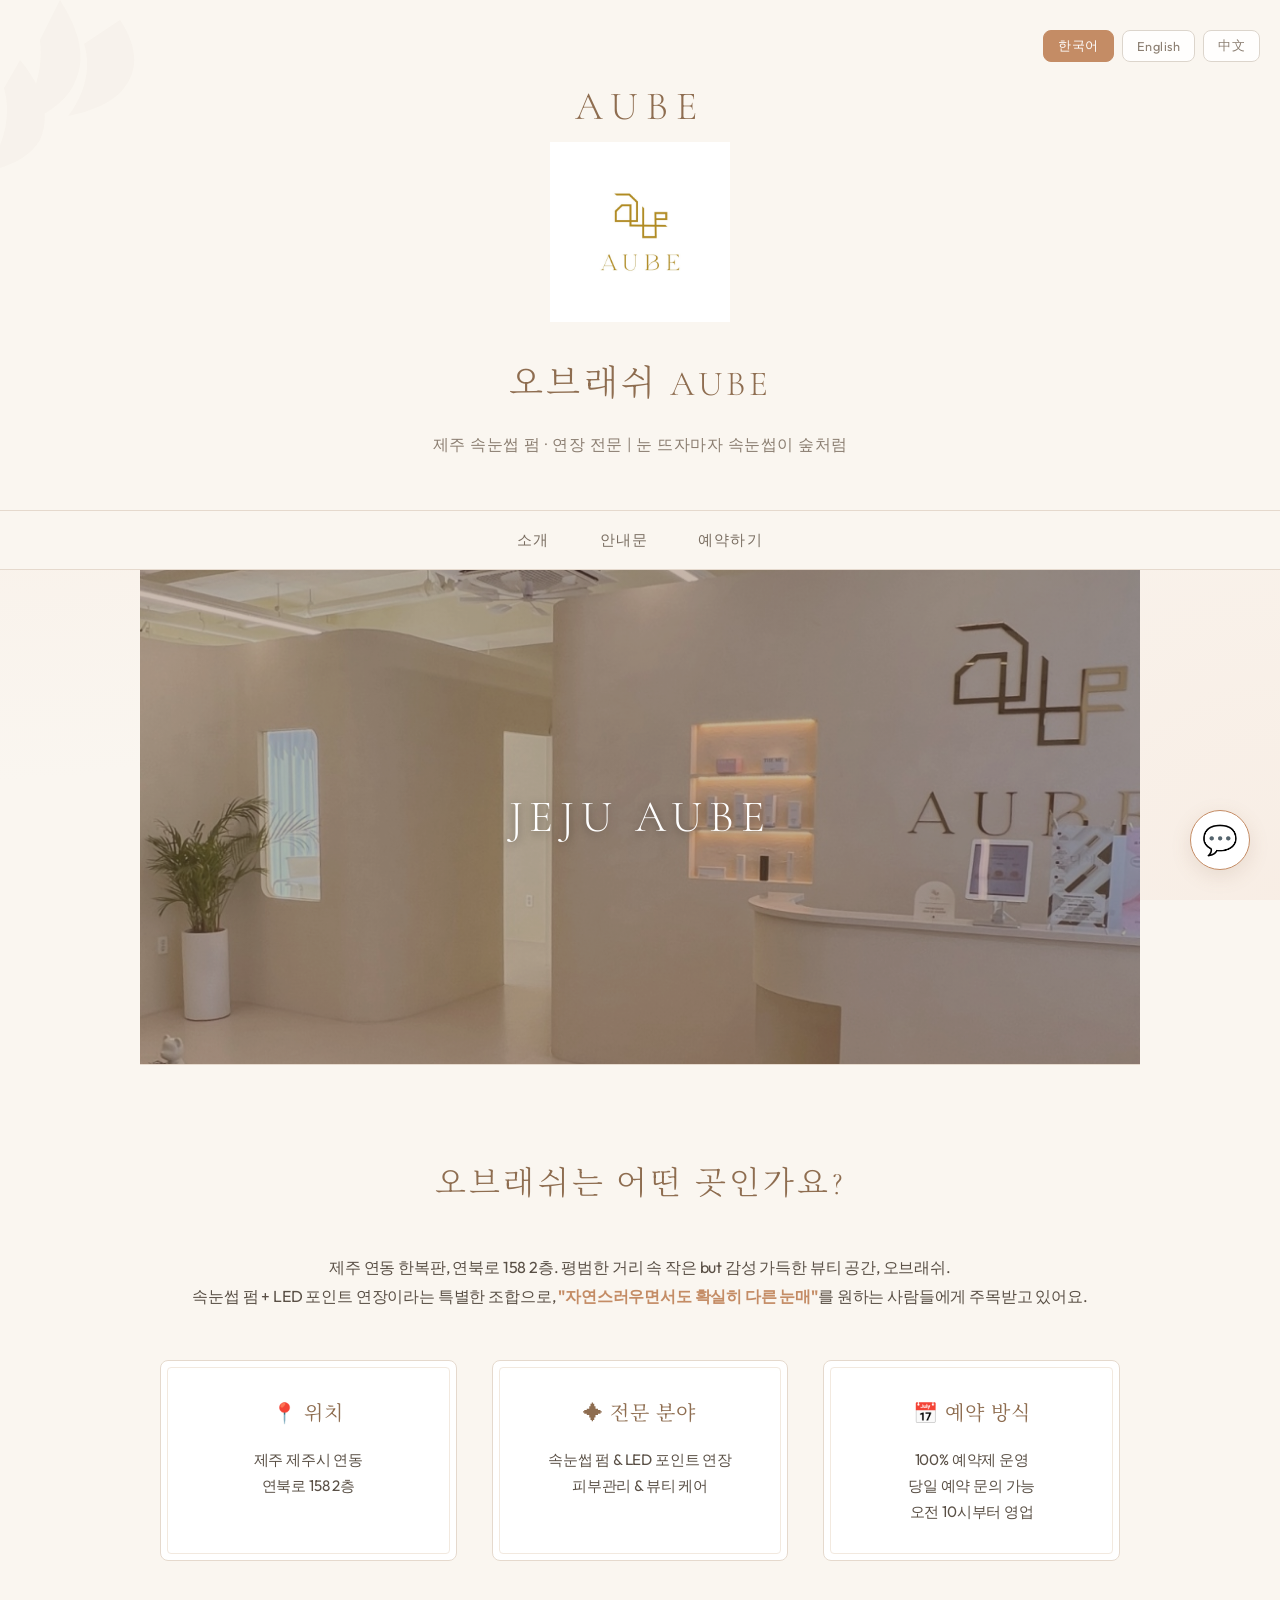
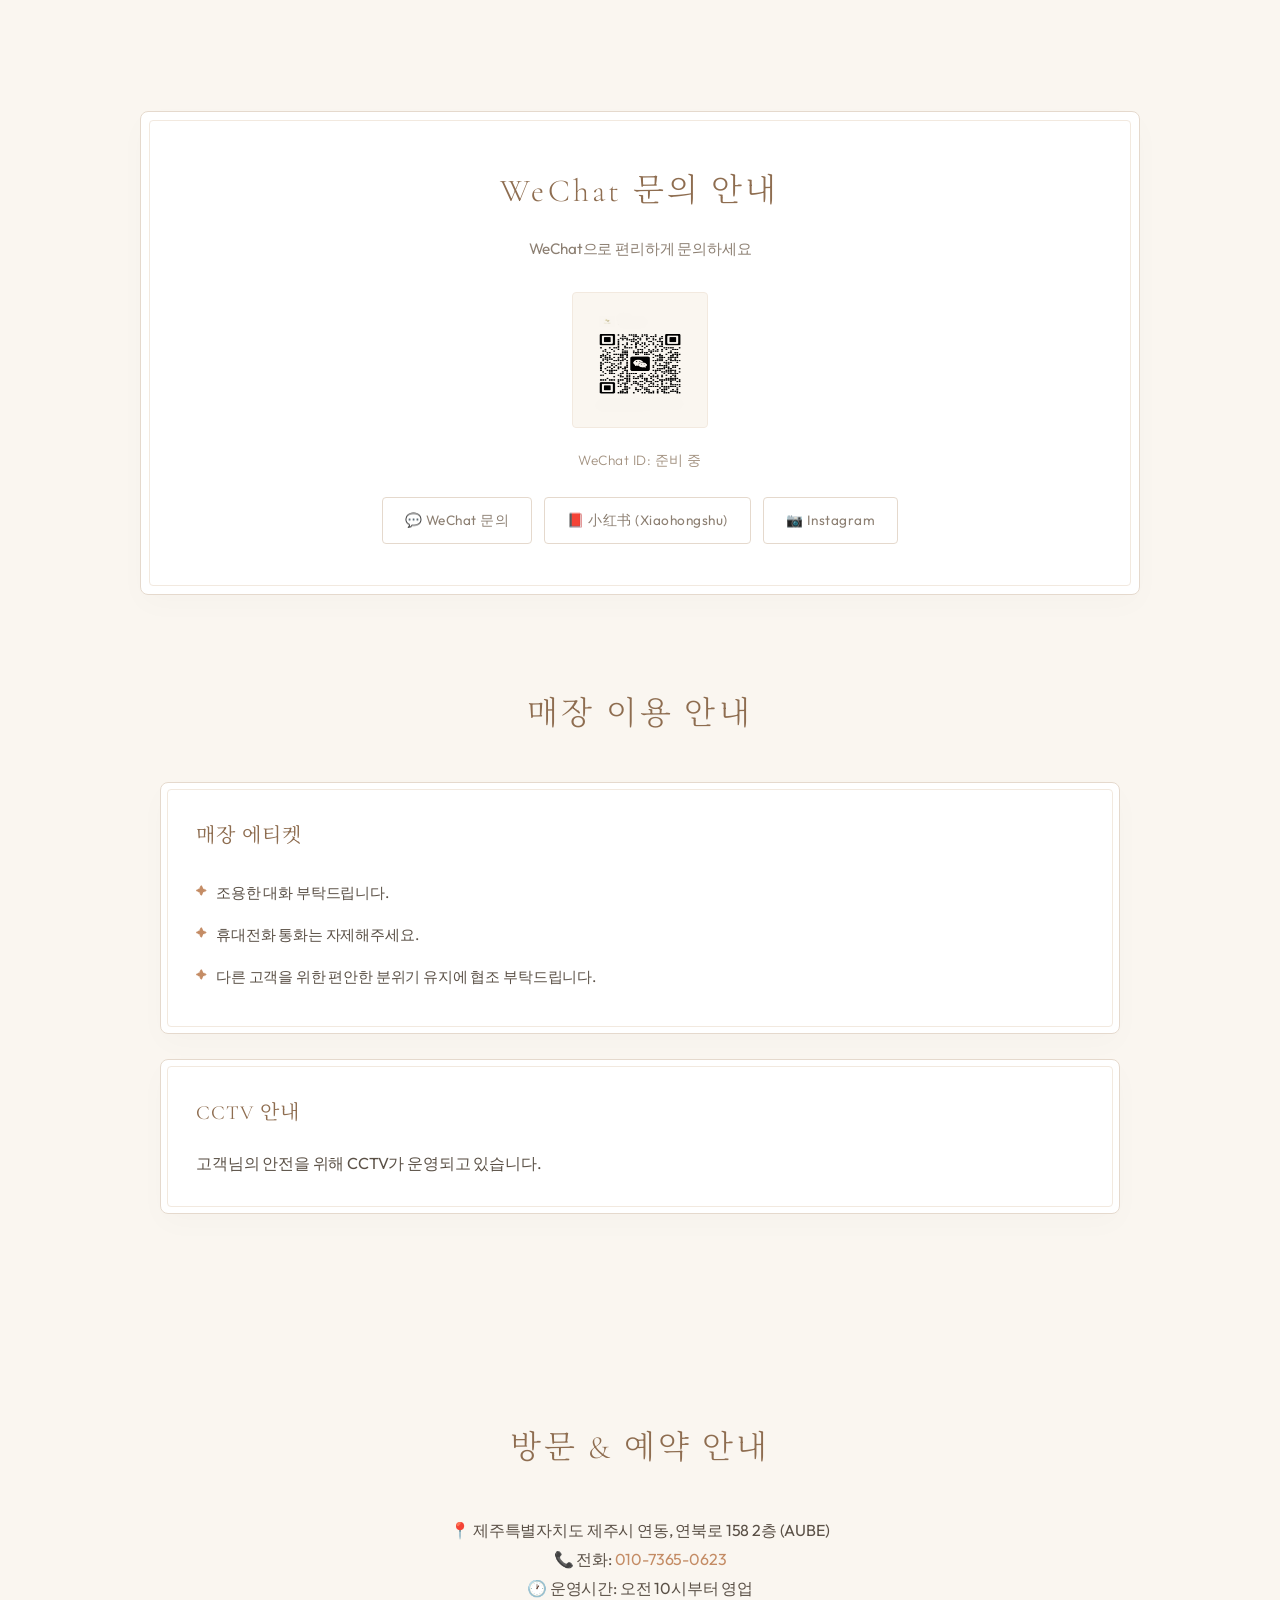
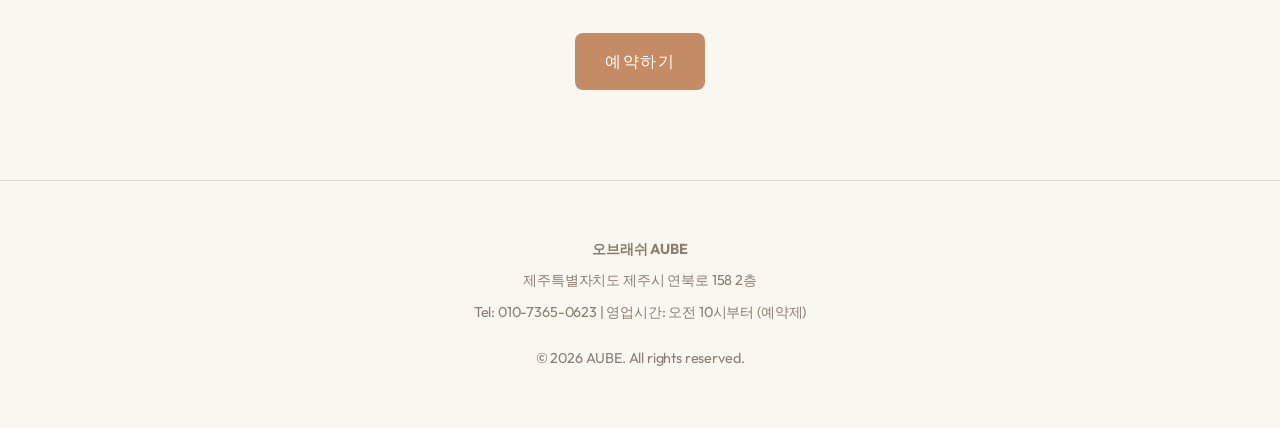
==== index.html @ 25833c5e "Refine WeChat QR area and social buttons to match concierge aesthetic" ====
<!DOCTYPE html>
<html lang="ko">

<head>
    <meta charset="UTF-8" />
    <meta name="viewport" content="width=device-width, initial-scale=1.0" />
    <title>오브래쉬 AUBE | 제주 속눈썹 펌 &amp; 연장 전문</title>
    <meta name="description" content="제주 연동에 위치한 속눈썹 펌 &amp; LED 포인트 연장 전문샵 오브래쉬. 자연스러우면서도 확실히 다른 눈매를 경험하세요.">
    <style>
        @import url('https://fonts.googleapis.com/css2?family=Cormorant+Garamond:ital,wght@0,300;0,400;0,500;0,600;1,400&family=Outfit:wght@300;400;500;600&family=Noto+Serif+KR:wght@300;400;500&display=swap');

        * {
            margin: 0;
            padding: 0;
            box-sizing: border-box;
        }

        body {
            font-family: 'Outfit', 'Pretendard', -apple-system, BlinkMacSystemFont, 'Segoe UI', sans-serif;
            background-color: #faf6f0;
            background-image: 
                radial-gradient(circle at 0% 0%, rgba(243, 218, 203, 0.45) 0%, transparent 50%),
                radial-gradient(circle at 100% 100%, rgba(243, 218, 203, 0.3) 0%, transparent 50%);
            background-attachment: fixed;
            color: #4a423a;
            line-height: 1.8;
            letter-spacing: -0.01em;
            position: relative;
            min-height: 100vh;
        }

        /* Leaf shadow overlay */
        .leaf-shadow {
            position: fixed;
            top: 0;
            left: 0;
            width: 100%;
            height: 100%;
            background-image: url('data:image/svg+xml;utf8,<svg xmlns="http://www.w3.org/2000/svg" viewBox="0 0 1000 1000" opacity="0.025" fill="%238e6d50"><path d="M150,0 C200,80 220,150 180,220 C150,270 90,300 30,320 C80,260 110,180 100,100 Z"/><path d="M300,50 C340,110 350,170 310,220 C280,260 220,280 170,290 C210,240 230,170 210,110 Z"/><path d="M50,150 C100,210 130,280 100,350 C70,400 10,420 -40,430 C10,370 30,290 10,220 Z"/></svg>');
            background-size: 400px 400px;
            background-repeat: no-repeat;
            pointer-events: none;
            z-index: 0;
        }

        header {
            background: #faf6f0;
            text-align: center;
            padding: 70px 20px 50px;
            border-bottom: 1px solid #e5d9cd;
            position: relative;
        }

        .lang-selector-top {
            position: absolute;
            top: 30px;
            right: 20px;
            display: flex;
            gap: 8px;
            z-index: 100;
        }

        .lang-btn {
            padding: 6px 14px;
            border: 1px solid #dcd5cc;
            background: rgba(255, 255, 255, 0.85);
            color: #8c7f72;
            border-radius: 8px;
            font-size: 0.8rem;
            cursor: pointer;
            transition: all 0.3s;
            font-weight: 400;
            font-family: 'Outfit', sans-serif;
            letter-spacing: 0.5px;
        }

        .lang-btn:hover {
            background: #faf6f0;
            color: #c48c65;
            border-color: #c48c65;
        }

        .lang-btn.active {
            background: #c48c65;
            color: #fff;
            border-color: #c48c65;
        }

        header .logo-container {
            margin-bottom: 30px;
        }

        header .logo-container img {
            max-width: 180px;
            height: auto;
            display: block;
            margin: 0 auto;
        }
        
        header .logo-container img:not([src]),
        header .logo-container img[src=""] {
            display: none;
        }
        
        header .logo-container::before {
            content: "AUBE";
            font-family: 'Cormorant Garamond', serif;
            font-size: 2.5rem;
            font-weight: 300;
            color: #8e6d50;
            letter-spacing: 0.2em;
            display: block;
        }

        header h1 {
            font-family: 'Cormorant Garamond', 'Noto Serif KR', serif;
            font-size: 2.2rem;
            font-weight: 300;
            color: #8e6d50;
            letter-spacing: 0.1em;
            margin-bottom: 15px;
        }

        header p {
            font-size: 1.02rem;
            color: #8c7f72;
            font-family: 'Outfit', 'Pretendard', sans-serif;
            font-weight: 300;
            letter-spacing: 0.5px;
        }

        nav {
            display: flex;
            justify-content: center;
            background: #faf6f0;
            border-bottom: 1px solid #e5d9cd;
            position: sticky;
            top: 0;
            z-index: 10;
        }

        nav a {
            padding: 16px 25px;
            text-decoration: none;
            color: #7a6e62;
            font-weight: 400;
            font-size: 0.92rem;
            letter-spacing: 0.08em;
            font-family: 'Outfit', sans-serif;
            transition: color 0.3s;
            text-transform: uppercase;
        }

        nav a:hover {
            color: #c48c65;
        }

        section.hero {
            background-image: url('hero-bg.jpg');
            background-size: cover;
            background-position: center;
            background-repeat: no-repeat;
            background-color: #c48c65;
            min-height: 55vh;
            height: auto;
            display: flex;
            align-items: center;
            justify-content: center;
            color: #fff;
            text-shadow: 0 2px 10px rgba(0, 0, 0, 0.4);
            position: relative;
            overflow: hidden;
            border-bottom: 1px solid #e5d9cd;
        }
        
        section.hero::before {
            content: "";
            position: absolute;
            inset: 0;
            background: linear-gradient(135deg, rgba(196, 140, 101, 0.3) 0%, rgba(176, 122, 84, 0.4) 100%);
            z-index: 0;
        }

        section.hero::after {
            content: "";
            position: absolute;
            inset: 0;
            background: rgba(0, 0, 0, 0.15);
            z-index: 0;
        }

        section.hero h2 {
            font-size: 2.8rem;
            font-family: 'Cormorant Garamond', 'Noto Serif KR', serif;
            font-weight: 300;
            letter-spacing: 0.15em;
            z-index: 2;
            position: relative;
            text-align: center;
            padding: 0 20px;
        }

        section {
            padding: 90px 20px;
            max-width: 1000px;
            margin: 0 auto;
            position: relative;
            z-index: 1;
        }

        section h3 {
            font-family: 'Cormorant Garamond', 'Noto Serif KR', serif;
            font-size: 2rem;
            font-weight: 300;
            color: #8e6d50;
            margin-bottom: 40px;
            letter-spacing: 0.1em;
            text-align: center;
        }

        section p {
            font-size: 1rem;
            color: #5a5046;
            line-height: 1.8;
        }

        .intro-section {
            text-align: center;
        }

        .info-grid {
            display: grid;
            grid-template-columns: repeat(auto-fit, minmax(280px, 1fr));
            gap: 35px;
            margin: 50px 0;
        }

        .info-card {
            background: #ffffff;
            padding: 35px;
            border-radius: 8px;
            border: 1px solid #e5d9cd;
            position: relative;
            transition: transform 0.3s, box-shadow 0.3s;
        }

        .info-card::before {
            content: "";
            position: absolute;
            top: 6px;
            bottom: 6px;
            left: 6px;
            right: 6px;
            border: 1px solid #f2e9df;
            border-radius: 4px;
            pointer-events: none;
        }

        .info-card:hover {
            transform: translateY(-3px);
            box-shadow: 0 8px 25px rgba(142, 109, 80, 0.06);
        }

        .info-card h4 {
            font-family: 'Cormorant Garamond', 'Noto Serif KR', serif;
            font-size: 1.25rem;
            font-weight: 400;
            color: #8e6d50;
            letter-spacing: 0.05em;
            margin-bottom: 15px;
        }

        .info-card p {
            font-size: 0.95rem;
            color: #5a5046;
            margin: 0;
            line-height: 1.7;
        }

        /* ===== WeChat Section ===== */
        .wechat-section {
            background: #ffffff;
            border-radius: 8px;
            border: 1px solid #e5d9cd;
            padding: 50px 40px;
            margin-top: 10px;
            text-align: center;
            position: relative;
            box-shadow: 0 10px 30px rgba(46, 38, 32, 0.02);
        }

        .wechat-section::before {
            content: "";
            position: absolute;
            top: 8px;
            bottom: 8px;
            left: 8px;
            right: 8px;
            border: 1px solid #f2e9df;
            border-radius: 4px;
            pointer-events: none;
        }

        .wechat-section h3 {
            margin-bottom: 15px;
            position: relative;
            z-index: 2;
        }

        .wechat-section .wechat-desc {
            color: #8c7f72;
            font-size: 0.95rem;
            margin-bottom: 30px;
            position: relative;
            z-index: 2;
        }

        .wechat-qr-area {
            display: inline-flex;
            align-items: center;
            justify-content: center;
            background: #faf6f0;
            border: 1px solid #f2e9df;
            border-radius: 4px;
            padding: 12px;
            margin-bottom: 15px;
            position: relative;
            z-index: 2;
        }

        .wechat-qr-area img {
            width: 110px;
            height: 110px;
            display: block;
            border-radius: 2px;
            mix-blend-mode: multiply;
        }

        .wechat-id-text {
            font-size: 0.85rem;
            color: #a39281;
            margin-top: 5px;
            font-family: 'Outfit', sans-serif;
            letter-spacing: 0.5px;
            position: relative;
            z-index: 2;
            font-weight: 300;
        }

        .social-buttons {
            display: flex;
            gap: 12px;
            justify-content: center;
            flex-wrap: wrap;
            margin-top: 25px;
            position: relative;
            z-index: 2;
        }

        .social-btn {
            display: inline-flex;
            align-items: center;
            gap: 6px;
            padding: 10px 22px;
            border-radius: 4px;
            text-decoration: none;
            font-weight: 400;
            font-size: 0.85rem;
            transition: all 0.3s ease;
            cursor: pointer;
            border: 1px solid #e5d9cd;
            background: transparent;
            color: #8c7f72;
            font-family: 'Outfit', sans-serif;
            letter-spacing: 0.5px;
        }

        .social-btn.wechat:hover,
        .social-btn.xiaohongshu:hover,
        .social-btn.instagram:hover {
            color: #c48c65;
            border-color: #c48c65;
            background: #faf6f0;
            transform: translateY(-1px);
            box-shadow: none;
        }

        /* ===== Notice Cards ===== */
        .notice-card {
            background: #ffffff;
            border-radius: 8px;
            padding: 35px;
            border: 1px solid #e5d9cd;
            margin-bottom: 25px;
            position: relative;
            box-shadow: 0 10px 30px rgba(46, 38, 32, 0.02);
        }

        .notice-card::before {
            content: "";
            position: absolute;
            top: 6px;
            bottom: 6px;
            left: 6px;
            right: 6px;
            border: 1px solid #f2e9df;
            border-radius: 4px;
            pointer-events: none;
        }

        .notice-card h4 {
            font-family: 'Cormorant Garamond', 'Noto Serif KR', serif;
            font-size: 1.25rem;
            font-weight: 400;
            color: #8e6d50;
            letter-spacing: 0.05em;
            margin-bottom: 18px;
            display: flex;
            align-items: center;
            gap: 10px;
        }

        .notice-card .notice-icon {
            font-size: 1.2rem;
            display: inline-block;
        }

        .notice-card ul {
            list-style: none;
            padding: 0;
            margin: 0;
        }

        .notice-card ul li {
            padding: 8px 0;
            color: #5a5046;
            font-size: 0.95rem;
            position: relative;
            padding-left: 20px;
            line-height: 1.7;
        }

        .notice-card ul li::before {
            content: "✦";
            color: #c48c65;
            font-size: 0.7rem;
            position: absolute;
            left: 0;
            top: 10px;
        }

        .notice-card .multilang-text {
            margin-top: 15px;
            padding-top: 15px;
            border-top: 1px dashed #e5d9cd;
        }

        .notice-card .multilang-text p {
            font-size: 0.9rem;
            color: #8c7f72;
            margin: 6px 0;
        }

        .notice-card .multilang-text .lang-label {
            display: inline-block;
            font-size: 0.75rem;
            color: #c48c65;
            font-weight: 600;
            width: 30px;
            text-align: right;
            margin-right: 8px;
        }

        footer {
            background: #faf6f0;
            padding: 50px 20px;
            text-align: center;
            font-size: 0.9rem;
            color: #8c7f72;
            border-top: 1px solid #e5d9cd;
        }

        footer p {
            margin: 6px 0;
        }

        .fade-in {
            opacity: 0;
            transform: translateY(30px);
            transition: all 0.8s ease;
        }

        .fade-in.visible {
            opacity: 1;
            transform: translateY(0);
        }

        .lang-transition {
            transition: opacity 0.3s ease, transform 0.3s ease;
        }

        .lang-transition.fade-out {
            opacity: 0;
            transform: translateY(-10px);
        }

        /* ===== Gemini Chatbot ===== */
        .chatbot-button {
            position: fixed;
            bottom: 30px;
            right: 30px;
            width: 60px;
            height: 60px;
            background: #ffffff;
            border: 1.5px solid #c48c65;
            border-radius: 50%;
            cursor: pointer;
            box-shadow: 0 6px 20px rgba(142, 109, 80, 0.15);
            display: flex;
            align-items: center;
            justify-content: center;
            font-size: 1.8rem;
            color: #c48c65;
            transition: all 0.3s;
            z-index: 1000;
        }

        .chatbot-button:hover {
            background: #faf6f0;
            transform: scale(1.05);
            box-shadow: 0 8px 25px rgba(142, 109, 80, 0.2);
        }

        .chatbot-window {
            position: fixed;
            bottom: 100px;
            right: 30px;
            width: 380px;
            height: 520px;
            background: #faf6f0;
            border: 1px solid #e5d9cd;
            border-radius: 8px;
            box-shadow: 0 10px 40px rgba(142, 109, 80, 0.12);
            display: none;
            flex-direction: column;
            z-index: 1000;
            overflow: hidden;
        }

        .chatbot-window.open {
            display: flex;
            animation: slideUp 0.3s ease-out;
        }

        @keyframes slideUp {
            from {
                opacity: 0;
                transform: translateY(20px);
            }
            to {
                opacity: 1;
                transform: translateY(0);
            }
        }

        .chatbot-header {
            background: #c48c65;
            color: #fff;
            padding: 16px 20px;
            display: flex;
            justify-content: space-between;
            align-items: center;
        }

        .chatbot-header h4 {
            margin: 0;
            font-size: 1.05rem;
            font-weight: 500;
            font-family: 'Cormorant Garamond', 'Noto Serif KR', serif;
            letter-spacing: 0.5px;
        }

        .chatbot-header .chatbot-subtitle {
            font-size: 0.75rem;
            opacity: 0.85;
            margin-top: 2px;
            font-family: 'Outfit', sans-serif;
        }

        .chatbot-close {
            background: none;
            border: none;
            color: #fff;
            font-size: 1.5rem;
            cursor: pointer;
            padding: 0;
            width: 30px;
            height: 30px;
            display: flex;
            align-items: center;
            justify-content: center;
        }

        .chatbot-lang-selector {
            display: flex;
            gap: 8px;
            padding: 10px 20px;
            background: #ffffff;
            border-bottom: 1px solid #e5d9cd;
        }

        .chatbot-lang-btn {
            padding: 5px 12px;
            border: 1px solid #dcd5cc;
            background: #fff;
            color: #8c7f72;
            border-radius: 4px;
            font-size: 0.8rem;
            cursor: pointer;
            transition: all 0.3s;
            font-family: 'Outfit', sans-serif;
        }

        .chatbot-lang-btn.active {
            background: #c48c65;
            color: #fff;
            border-color: #c48c65;
        }

        .chatbot-messages {
            flex: 1;
            overflow-y: auto;
            padding: 18px;
            display: flex;
            flex-direction: column;
            gap: 10px;
        }

        .chatbot-message {
            max-width: 82%;
            padding: 11px 15px;
            border-radius: 8px;
            font-size: 0.88rem;
            line-height: 1.55;
            animation: fadeIn 0.3s ease-out;
            white-space: pre-wrap;
        }

        @keyframes fadeIn {
            from {
                opacity: 0;
                transform: translateY(10px);
            }
            to {
                opacity: 1;
                transform: translateY(0);
            }
        }

        .chatbot-message.bot {
            background: #ffffff;
            color: #4a423a;
            align-self: flex-start;
            border: 1px solid #e5d9cd;
        }

        .chatbot-message.user {
            background: #c48c65;
            color: #fff;
            align-self: flex-end;
        }

        .chatbot-message.typing {
            background: #ffffff;
            color: #8c7f72;
            align-self: flex-start;
            border: 1px solid #e5d9cd;
            font-style: italic;
        }

        .chatbot-quick-actions {
            display: flex;
            flex-wrap: wrap;
            gap: 6px;
            margin-top: 8px;
        }

        .chatbot-quick-btn {
            padding: 6px 12px;
            background: #fff;
            border: 1px solid #dcd5cc;
            color: #8c7f72;
            border-radius: 4px;
            cursor: pointer;
            font-size: 0.78rem;
            transition: all 0.3s;
            font-family: 'Outfit', sans-serif;
        }

        .chatbot-quick-btn:hover {
            border-color: #c48c65;
            color: #c48c65;
            background: #faf6f0;
        }

        .chatbot-input-area {
            padding: 12px 16px;
            border-top: 1px solid #e5d9cd;
            background: #ffffff;
            display: flex;
            gap: 8px;
        }

        .chatbot-input {
            flex: 1;
            padding: 10px 15px;
            border: 1px solid #dcd5cc;
            border-radius: 4px;
            font-size: 0.88rem;
            font-family: inherit;
        }

        .chatbot-input:focus {
            outline: none;
            border-color: #c48c65;
        }

        .chatbot-send {
            background: #c48c65;
            color: #fff;
            border: none;
            padding: 10px 18px;
            border-radius: 4px;
            cursor: pointer;
            font-size: 0.88rem;
            font-weight: 500;
            transition: background 0.3s;
            font-family: 'Outfit', sans-serif;
        }

        .chatbot-send:hover {
            background: #8e6d50;
        }

        .chatbot-send:disabled {
            background: #d4c0b0;
            cursor: not-allowed;
        }

        /* ===== Responsive ===== */
        @media (max-width: 768px) {
            header {
                padding: 50px 20px 40px;
            }

            .lang-selector-top {
                top: 15px;
                right: 15px;
                gap: 6px;
            }

            .lang-btn {
                padding: 6px 12px;
                font-size: 0.75rem;
            }

            header h1 {
                font-size: 1.8rem;
            }

            header .logo-container img {
                max-width: 150px;
            }

            section.hero h2 {
                font-size: 1.8rem;
                padding: 12px 25px;
            }

            .info-grid {
                grid-template-columns: 1fr;
                gap: 20px;
            }

            nav {
                flex-wrap: wrap;
            }

            nav a {
                padding: 12px 15px;
                font-size: 0.88rem;
            }

            .chatbot-window {
                width: calc(100vw - 30px);
                right: 15px;
                left: 15px;
                bottom: 90px;
                height: 65vh;
            }

            .chatbot-button {
                bottom: 20px;
                right: 20px;
            }

            .wechat-section {
                padding: 35px 20px;
            }

            .wechat-qr-area img,
            .wechat-qr-placeholder {
                width: 150px;
                height: 150px;
            }

            .social-buttons {
                flex-direction: column;
                align-items: center;
            }

            .social-btn {
                width: 100%;
                max-width: 280px;
                justify-content: center;
            }
        }
    </style>
</head>

<body>
    <!-- Leaf shadow overlay -->
    <div class="leaf-shadow"></div>

    <!-- Chatbot Button -->
    <button class="chatbot-button" id="chatbotToggle" onclick="toggleChatbot()">💬</button>

    <!-- Chatbot Window -->
    <div class="chatbot-window" id="chatbotWindow">
        <div class="chatbot-header">
            <div>
                <h4 id="chatbotTitle">AUBE 챗봇</h4>
                <div class="chatbot-subtitle" id="chatbotSubtitle">Powered by AI</div>
            </div>
            <button class="chatbot-close" onclick="toggleChatbot()">×</button>
        </div>
        <div class="chatbot-lang-selector">
            <button class="chatbot-lang-btn active" onclick="changeChatLang('ko', this)">한국어</button>
            <button class="chatbot-lang-btn" onclick="changeChatLang('en', this)">English</button>
            <button class="chatbot-lang-btn" onclick="changeChatLang('zh', this)">中文</button>
        </div>
        <div class="chatbot-messages" id="chatbotMessages"></div>
        <div class="chatbot-input-area">
            <input type="text" class="chatbot-input" id="chatbotInput" placeholder="메시지를 입력하세요..."
                onkeypress="if(event.key==='Enter') sendMessage()">
            <button class="chatbot-send" id="chatbotSendBtn" onclick="sendMessage()">전송</button>
        </div>
    </div>

    <!-- Vercel Analytics -->
    <script defer src="/_vercel/insights/script.js"></script>
    <script>
        window.va = window.va || function () {
            (window.vaq = window.vaq || []).push(arguments);
        };
    </script>

    <script>
        /* ============================================================
         *  AUBE — 외국인 고객 응대용 안내 웹앱
         *  Gemini AI 챗봇 + 다국어 지원 + WeChat/Xiaohongshu 연동
         * ============================================================ */

        let chatLang = 'ko';
        let pageLang = 'ko';
        let isSending = false;

        // ──────────────────────────────────────────────
        //  페이지 번역 데이터
        // ──────────────────────────────────────────────
        const pageTranslations = {
            ko: {
                headerTitle: '오브래쉬 AUBE',
                headerSubtitle: '제주 속눈썹 펌 · 연장 전문 | 눈 뜨자마자 속눈썹이 숲처럼',
                navIntro: '소개',
                navNotice: '안내문',
                navBooking: '예약하기',
                heroTitle: 'JEJU AUBE',
                introTitle: '오브래쉬는 어떤 곳인가요?',
                introText1: '제주 연동 한복판, 연북로 158 2층. 평범한 거리 속 작은 but 감성 가득한 뷰티 공간, 오브래쉬.',
                introText2: '속눈썹 펌 + LED 포인트 연장이라는 특별한 조합으로, <strong style="color: #c48c65;">"자연스러우면서도 확실히 다른 눈매"</strong>를 원하는 사람들에게 주목받고 있어요.',
                cardLocation: '위치',
                cardLocationDesc: '제주 제주시 연동<br>연북로 158 2층',
                cardSpecialty: '전문 분야',
                cardSpecialtyDesc: '속눈썹 펌 &amp; LED 포인트 연장<br>피부관리 &amp; 뷰티 케어',
                cardBooking: '예약 방식',
                cardBookingDesc: '100% 예약제 운영<br>당일 예약 문의 가능<br>오전 10시부터 영업',
                // WeChat Section
                wechatTitle: 'WeChat 문의 안내',
                wechatDesc: 'WeChat으로 편리하게 문의하세요',
                wechatIdLabel: 'WeChat ID: 준비 중',
                wechatBtn: 'WeChat 문의',
                xiaohongshuBtn: '小红书 (Xiaohongshu)',
                instagramBtn: 'Instagram',
                // Notice Section
                noticeTitle: '매장 이용 안내',
                noticeEtiquette: '매장 에티켓',
                noticeEtiquetteItems: [
                    '조용한 대화 부탁드립니다.',
                    '휴대전화 통화는 자제해주세요.',
                    '다른 고객을 위한 편안한 분위기 유지에 협조 부탁드립니다.'
                ],
                noticeCctv: 'CCTV 안내',
                noticeCctvText: '고객님의 안전을 위해 CCTV가 운영되고 있습니다.',
                noticeCctvEn: 'CCTV is in operation for your safety.',
                noticeCctvZh: '为了您的安全，本店已开启CCTV监控。',
                // Contact Section
                contactTitle: '방문 & 예약 안내',
                contactAddress: '📍 제주특별자치도 제주시 연동, 연북로 158 2층 (AUBE)',
                contactPhone: '📞 전화: <a href="tel:010-7365-0623" style="color: #c48c65; text-decoration: none;">010-7365-0623</a>',
                contactHours: '🕐 운영시간: 오전 10시부터 영업',
                contactButton: '예약하기',
                // Footer
                footerTitle: '오브래쉬 AUBE',
                footerAddress: '제주특별자치도 제주시 연북로 158 2층',
                footerInfo: 'Tel: 010-7365-0623 | 영업시간: 오전 10시부터 (예약제)'
            },
            en: {
                headerTitle: 'AUBE Lash Studio',
                headerSubtitle: 'Jeju Eyelash Perm & Extension Specialist | Lush lashes from the moment you wake',
                navIntro: 'About',
                navNotice: 'Notice',
                navBooking: 'Book Now',
                heroTitle: 'JEJU AUBE',
                introTitle: 'What is AUBE?',
                introText1: 'Located on the 2nd floor of 158 Yeonbuk-ro, Yeon-dong, Jeju. A small but beautifully curated beauty space in the heart of Jeju.',
                introText2: 'With our unique combination of lash perm + LED point extensions, we\'re gaining attention from those who want <strong style="color: #c48c65;">"natural yet distinctly different eyes"</strong>.',
                cardLocation: 'Location',
                cardLocationDesc: '2F, 158 Yeonbuk-ro<br>Yeon-dong, Jeju City',
                cardSpecialty: 'Specialty',
                cardSpecialtyDesc: 'Lash Perm &amp; LED Point Extension<br>Skin Care &amp; Beauty Treatment',
                cardBooking: 'Booking',
                cardBookingDesc: '100% Reservation Required<br>Same-day Booking Available<br>Open from 10 AM',
                wechatTitle: 'WeChat Inquiry',
                wechatDesc: 'Contact us easily via WeChat',
                wechatIdLabel: 'WeChat ID: Coming Soon',
                wechatBtn: 'WeChat Inquiry',
                xiaohongshuBtn: 'Xiaohongshu (小红书)',
                instagramBtn: 'Instagram',
                noticeTitle: 'Store Guidelines',
                noticeEtiquette: 'Etiquette',
                noticeEtiquetteItems: [
                    'Please keep conversations at a low volume.',
                    'Please refrain from making phone calls.',
                    'Your cooperation in maintaining a comfortable atmosphere for all guests is appreciated.'
                ],
                noticeCctv: 'CCTV Notice',
                noticeCctvText: 'CCTV is in operation for your safety.',
                noticeCctvEn: 'CCTV is in operation for your safety.',
                noticeCctvZh: '为了您的安全，本店已开启CCTV监控。',
                contactTitle: 'Visit & Booking Info',
                contactAddress: '📍 2F, 158 Yeonbuk-ro, Yeon-dong, Jeju City, Jeju (AUBE)',
                contactPhone: '📞 Phone: <a href="tel:010-7365-0623" style="color: #c48c65; text-decoration: none;">010-7365-0623</a>',
                contactHours: '🕐 Hours: Open from 10 AM',
                contactButton: 'Book Now',
                footerTitle: 'AUBE Lash Studio',
                footerAddress: '2F, 158 Yeonbuk-ro, Jeju City, Jeju',
                footerInfo: 'Tel: 010-7365-0623 | Hours: From 10 AM (Reservation Only)'
            },
            zh: {
                headerTitle: 'AUBE 美睫沙龙',
                headerSubtitle: '济州睫毛烫与延长专业 | 一睁眼就有浓密睫毛',
                navIntro: '介绍',
                navNotice: '公告',
                navBooking: '立即预约',
                heroTitle: 'JEJU AUBE',
                introTitle: '什么是AUBE？',
                introText1: '位于济州市莲洞莲北路158号2楼。济州中心小而精致的美丽空间。',
                introText2: '凭借睫毛烫+LED点缀延长的独特组合，我们受到追求<strong style="color: #c48c65;">"自然却明显不同的眼妆"</strong>的人们的关注。',
                cardLocation: '位置',
                cardLocationDesc: '济州市莲洞<br>莲北路158号2楼',
                cardSpecialty: '专业领域',
                cardSpecialtyDesc: '睫毛烫与LED点缀延长<br>皮肤管理与美容护理',
                cardBooking: '预约方式',
                cardBookingDesc: '100%预约制运营<br>可当日预约咨询<br>上午10点开始营业',
                wechatTitle: '微信咨询',
                wechatDesc: '通过微信轻松联系我们',
                wechatIdLabel: '微信ID: 即将推出',
                wechatBtn: '微信咨询',
                xiaohongshuBtn: '小红书',
                instagramBtn: 'Instagram',
                noticeTitle: '门店须知',
                noticeEtiquette: '入店礼仪',
                noticeEtiquetteItems: [
                    '请保持低声交谈。',
                    '请勿在店内接打电话。',
                    '感谢您配合维护舒适的氛围。'
                ],
                noticeCctv: 'CCTV通知',
                noticeCctvText: '为了您的安全，本店已开启CCTV监控。',
                noticeCctvEn: 'CCTV is in operation for your safety.',
                noticeCctvZh: '为了您的安全，本店已开启CCTV监控。',
                contactTitle: '访问与预约信息',
                contactAddress: '📍 济州特别自治道济州市莲洞莲北路158号2楼 (AUBE)',
                contactPhone: '📞 电话: <a href="tel:010-7365-0623" style="color: #c48c65; text-decoration: none;">010-7365-0623</a>',
                contactHours: '🕐 营业时间: 上午10点开始',
                contactButton: '立即预约',
                footerTitle: 'AUBE 美睫沙龙',
                footerAddress: '济州特别自治道济州市莲北路158号2楼',
                footerInfo: '电话: 010-7365-0623 | 营业时间: 上午10点开始 (预约制)'
            }
        };

        // ──────────────────────────────────────────────
        //  챗봇 UI 텍스트
        // ──────────────────────────────────────────────
        const chatUI = {
            ko: {
                title: 'AUBE 챗봇',
                subtitle: 'AI 매장 안내',
                placeholder: '메시지를 입력하세요...',
                send: '전송',
                welcome: '안녕하세요! 오브래쉬 AUBE 전용 AI 안내 챗봇입니다.\n위치, 영업시간, 서비스, 예약 방법 등 궁금한 점을 편하게 물어보세요.',
                quickActions: ['영업시간', '위치 안내', '서비스 안내', '예약 방법', 'WeChat 문의', '주차 안내'],
                typing: '답변을 준비하고 있어요...',
                error: '죄송합니다. 일시적인 오류가 발생했습니다. 잠시 후 다시 시도해주세요.'
            },
            en: {
                title: 'AUBE Chatbot',
                subtitle: 'AI Concierge',
                placeholder: 'Type a message...',
                send: 'Send',
                welcome: 'Hello! I\'m the AUBE AI concierge chatbot.\nFeel free to ask about our location, hours, services, booking, and more.',
                quickActions: ['Business Hours', 'Location', 'Services', 'Booking', 'WeChat', 'Parking'],
                typing: 'Preparing an answer...',
                error: 'Sorry, something went wrong. Please try again in a moment.'
            },
            zh: {
                title: 'AUBE 聊天机器人',
                subtitle: 'AI 门店向导',
                placeholder: '输入消息...',
                send: '发送',
                welcome: '您好！我是AUBE专属AI客服。\n关于位置、营业时间、服务、预约等任何问题，请随时提问。',
                quickActions: ['营业时间', '位置', '服务', '预约方法', '微信咨询', '停车'],
                typing: '正在准备回答...',
                error: '抱歉，出现了暂时性的错误。请稍后再试。'
            }
        };

        // ──────────────────────────────────────────────
        //  매장 정보 Context (챗봇에 전달)
        // ──────────────────────────────────────────────
        const aubeContext = {
            name: '오브래쉬 AUBE',
            address: '제주특별자치도 제주시 연북로 158 2층',
            phone: '010-7365-0623',
            hours: '오전 10시부터 운영, 예약제 중심',
            services: [
                '속눈썹 펌',
                '속눈썹 연장',
                'LED 포인트 연장',
                '뷰티 케어'
            ],
            booking: 'WeChat 문의, 전화 문의 (010-7365-0623), 또는 네이버 예약 (https://booking.naver.com/booking/13/bizes/1011635?theme=place&entry=pll&lang=ko&area=pll)',
            parking: '전용 주차장은 없으나, 건물 앞 공영주차장 이용 가능 (1시간 무료)',
            etiquette: [
                '큰 소리의 대화 자제',
                '휴대전화 통화 자제',
                '다른 고객을 위한 편안한 분위기 유지 협조'
            ],
            cctv: '고객 안전을 위해 CCTV 운영 중',
            location_tip: '연동 중앙버스정류장에서 도보 약 3분',
            instagram: 'https://www.instagram.com/aube_lash_/'
        };

        // ──────────────────────────────────────────────
        //  페이지 동적 생성
        // ──────────────────────────────────────────────
        const createElement = (tag, attrs = {}, html = '') => {
            const el = document.createElement(tag);
            for (let [key, val] of Object.entries(attrs)) {
                if (key === 'class') el.className = val;
                else if (key === 'href') el.href = val;
                else if (key === 'target') el.target = val;
                else if (key === 'rel') el.rel = val;
                else el.setAttribute(key, val);
            }
            if (html) el.innerHTML = html;
            return el;
        };

        // — Header —
        const header = createElement('header', {}, `
      <div class="lang-selector-top">
        <button class="lang-btn active" data-lang="ko" onclick="changePageLang('ko')">한국어</button>
        <button class="lang-btn" data-lang="en" onclick="changePageLang('en')">English</button>
        <button class="lang-btn" data-lang="zh" onclick="changePageLang('zh')">中文</button>
      </div>
      <div class="logo-container">
        <img src="aube-logo.png" alt="AUBE Logo">
      </div>
      <h1 data-translate="headerTitle">오브래쉬 AUBE</h1>
      <p data-translate="headerSubtitle">제주 속눈썹 펌 · 연장 전문 | 눈 뜨자마자 속눈썹이 숲처럼</p>
    `);
        document.body.insertBefore(header, document.body.firstChild);

        // — Navigation —
        const nav = createElement('nav');
        [
            { key: 'navIntro', href: '#intro' },
            { key: 'navNotice', href: 'notice.html' },
            { key: 'navBooking', href: '#contact' }
        ].forEach(item => {
            const a = createElement('a', { href: item.href, 'data-translate': item.key }, pageTranslations[pageLang][item.key]);
            nav.appendChild(a);
        });
        document.body.insertBefore(nav, document.getElementById('chatbotToggle'));

        // — Hero —
        const hero = createElement('section', { class: 'hero' });
        const heroH2 = createElement('h2', { 'data-translate': 'heroTitle' }, pageTranslations[pageLang].heroTitle);
        hero.appendChild(heroH2);
        document.body.insertBefore(hero, document.getElementById('chatbotToggle'));

        // — Intro Section —
        const intro = createElement('section', { id: 'intro', class: 'intro-section fade-in' });
        const introH3 = createElement('h3', { 'data-translate': 'introTitle' }, pageTranslations[pageLang].introTitle);
        const introP1 = createElement('p', { 'data-translate': 'introText1' }, pageTranslations[pageLang].introText1);
        const introP2 = createElement('p', { 'data-translate': 'introText2' }, pageTranslations[pageLang].introText2);
        intro.appendChild(introH3);
        intro.appendChild(introP1);
        intro.appendChild(introP2);

        const infoGrid = createElement('div', { class: 'info-grid' });
        const cards = [
            { icon: '📍', key: 'cardLocation', descKey: 'cardLocationDesc' },
            { icon: '✦', key: 'cardSpecialty', descKey: 'cardSpecialtyDesc' },
            { icon: '📅', key: 'cardBooking', descKey: 'cardBookingDesc' }
        ];
        cards.forEach(card => {
            const cardDiv = createElement('div', { class: 'info-card' });
            const h4 = createElement('h4');
            h4.innerHTML = `${card.icon} <span data-translate="${card.key}">${pageTranslations[pageLang][card.key]}</span>`;
            const p = createElement('p');
            p.innerHTML = `<span data-translate="${card.descKey}">${pageTranslations[pageLang][card.descKey]}</span>`;
            cardDiv.appendChild(h4);
            cardDiv.appendChild(p);
            infoGrid.appendChild(cardDiv);
        });
        intro.appendChild(infoGrid);
        document.body.insertBefore(intro, document.getElementById('chatbotToggle'));

        // — WeChat & Social Section —
        const wechatSection = createElement('section', { id: 'wechat', class: 'wechat-section fade-in' });
        wechatSection.innerHTML = `
      <h3 data-translate="wechatTitle">${pageTranslations[pageLang].wechatTitle}</h3>
      <p class="wechat-desc" data-translate="wechatDesc">${pageTranslations[pageLang].wechatDesc}</p>
      <div class="wechat-qr-area">
        <img src="wechat-qr.jpg" alt="WeChat QR">
      </div>
      <!-- TODO: WeChat ID가 확정되면 아래 텍스트를 업데이트하세요 -->
      <p class="wechat-id-text" data-translate="wechatIdLabel">${pageTranslations[pageLang].wechatIdLabel}</p>
      <div class="social-buttons">
        <button class="social-btn wechat" onclick="alert('WeChat QR 코드를 스캔해주세요.')" data-translate="wechatBtn">
          💬 ${pageTranslations[pageLang].wechatBtn}
        </button>
        <!-- TODO: Xiaohongshu 실제 URL이 확정되면 href="#" 부분을 교체하세요 -->
        <a href="#" class="social-btn xiaohongshu" target="_blank" rel="noopener noreferrer" data-translate="xiaohongshuBtn">
          📕 ${pageTranslations[pageLang].xiaohongshuBtn}
        </a>
        <a href="https://www.instagram.com/aube_lash_/" class="social-btn instagram" target="_blank" rel="noopener noreferrer" data-translate="instagramBtn">
          📷 ${pageTranslations[pageLang].instagramBtn}
        </a>
      </div>
    `;
        document.body.insertBefore(wechatSection, document.getElementById('chatbotToggle'));

        // — Notice Section (매장 이용 안내 + CCTV) —
        const noticeSection = createElement('section', { id: 'notice', class: 'fade-in' });
        function renderNoticeSection() {
            const t = pageTranslations[pageLang];
            noticeSection.innerHTML = `
        <h3 data-translate="noticeTitle">${t.noticeTitle}</h3>
        
        <div class="notice-card">
          <h4><span data-translate="noticeEtiquette">${t.noticeEtiquette}</span></h4>
          <ul>
            ${t.noticeEtiquetteItems.map(item => `<li>${item}</li>`).join('')}
          </ul>
        </div>

        <div class="notice-card">
          <h4><span data-translate="noticeCctv">${t.noticeCctv}</span></h4>
          <p data-translate="noticeCctvText">${t.noticeCctvText}</p>
        </div>
      `;
        }
        renderNoticeSection();
        document.body.insertBefore(noticeSection, document.getElementById('chatbotToggle'));

        // — Contact Section —
        const contact = createElement('section', { id: 'contact', class: 'fade-in', style: 'text-align: center;' });
        const contactH3 = createElement('h3', { 'data-translate': 'contactTitle' }, pageTranslations[pageLang].contactTitle);
        const contactP1 = createElement('p');
        contactP1.innerHTML = `<span data-translate="contactAddress">${pageTranslations[pageLang].contactAddress}</span>`;
        const contactP2 = createElement('p');
        contactP2.innerHTML = `<span data-translate="contactPhone">${pageTranslations[pageLang].contactPhone}</span>`;
        const contactP3 = createElement('p');
        contactP3.innerHTML = `<span data-translate="contactHours">${pageTranslations[pageLang].contactHours}</span>`;
        const contactP4 = createElement('p', { style: 'margin-top: 30px;' });
        const contactBtn = createElement('a', { 
            href: 'https://booking.naver.com/booking/13/bizes/1011635?theme=place&entry=pll&lang=ko&area=pll',
            target: '_blank',
            rel: 'noopener noreferrer',
            style: 'display: inline-block; padding: 14px 30px; background: #c48c65; color: #fff; text-decoration: none; border-radius: 8px; font-weight: 500; letter-spacing: 1.5px; font-family: \'Outfit\', sans-serif; text-transform: uppercase;',
            'data-translate': 'contactButton'
        }, pageTranslations[pageLang].contactButton);
        contactP4.appendChild(contactBtn);
        contact.appendChild(contactH3);
        contact.appendChild(contactP1);
        contact.appendChild(contactP2);
        contact.appendChild(contactP3);
        contact.appendChild(contactP4);
        document.body.insertBefore(contact, document.getElementById('chatbotToggle'));

        // — Footer —
        const footer = createElement('footer');
        const footerP1 = createElement('p');
        footerP1.innerHTML = `<strong data-translate="footerTitle">${pageTranslations[pageLang].footerTitle}</strong>`;
        const footerP2 = createElement('p');
        footerP2.innerHTML = `<span data-translate="footerAddress">${pageTranslations[pageLang].footerAddress}</span>`;
        const footerP3 = createElement('p');
        footerP3.innerHTML = `<span data-translate="footerInfo">${pageTranslations[pageLang].footerInfo}</span>`;
        const footerP4 = createElement('p', { style: 'margin-top: 20px;' }, `© ${new Date().getFullYear()} AUBE. All rights reserved.`);
        footer.appendChild(footerP1);
        footer.appendChild(footerP2);
        footer.appendChild(footerP3);
        footer.appendChild(footerP4);
        document.body.insertBefore(footer, document.getElementById('chatbotToggle'));

        // ──────────────────────────────────────────────
        //  다국어 전환
        // ──────────────────────────────────────────────
        function changePageLang(lang) {
            pageLang = lang;
            document.documentElement.lang = lang;
            
            // 언어 버튼 활성화 상태 업데이트
            document.querySelectorAll('.lang-btn').forEach(btn => {
                btn.classList.remove('active');
                if (btn.getAttribute('data-lang') === lang) {
                    btn.classList.add('active');
                }
            });
            
            // 모든 번역 요소 업데이트
            document.querySelectorAll('[data-translate]').forEach(el => {
                const key = el.getAttribute('data-translate');
                const translation = pageTranslations[lang][key];
                if (translation) {
                    el.classList.add('lang-transition', 'fade-out');
                    setTimeout(() => {
                        if (el.tagName === 'A' && el.href && el.href.includes('tel:')) {
                            el.innerHTML = translation;
                        } else if (typeof translation === 'string' && translation.includes('<')) {
                            el.innerHTML = translation;
                        } else {
                            el.textContent = translation;
                        }
                        el.classList.remove('fade-out');
                    }, 150);
                }
            });

            // Notice 섹션 재렌더링 (리스트 항목 때문에)
            setTimeout(() => renderNoticeSection(), 160);

            // Social buttons 아이콘 유지
            setTimeout(() => {
                document.querySelectorAll('.social-btn.wechat').forEach(btn => {
                    if (!btn.textContent.includes('💬')) btn.textContent = '💬 ' + btn.textContent;
                });
                document.querySelectorAll('.social-btn.xiaohongshu').forEach(btn => {
                    if (!btn.textContent.includes('📕')) btn.textContent = '📕 ' + btn.textContent;
                });
                document.querySelectorAll('.social-btn.instagram').forEach(btn => {
                    if (!btn.textContent.includes('📷')) btn.textContent = '📷 ' + btn.textContent;
                });
            }, 170);
            
            // 제목 태그 업데이트
            document.title = lang === 'ko' ? '오브래쉬 AUBE | 제주 속눈썹 펌 & 연장 전문' :
                           lang === 'en' ? 'AUBE Lash Studio | Jeju Eyelash Perm & Extension' :
                           'AUBE 美睫沙龙 | 济州睫毛烫与延长专业';
        }

        // ──────────────────────────────────────────────
        //  Gemini AI 챗봇
        // ──────────────────────────────────────────────
        function toggleChatbot() {
            const w = document.getElementById('chatbotWindow');
            w.classList.toggle('open');
            if (w.classList.contains('open') && document.getElementById('chatbotMessages').children.length === 0) {
                initChat();
            }
        }

        function changeChatLang(lang, btnEl) {
            chatLang = lang;
            document.querySelectorAll('.chatbot-lang-btn').forEach(btn => btn.classList.remove('active'));
            btnEl.classList.add('active');
            const ui = chatUI[lang];
            document.getElementById('chatbotTitle').textContent = ui.title;
            document.getElementById('chatbotSubtitle').textContent = ui.subtitle;
            document.getElementById('chatbotInput').placeholder = ui.placeholder;
            document.getElementById('chatbotSendBtn').textContent = ui.send;
            document.getElementById('chatbotMessages').innerHTML = '';
            initChat();
        }

        function initChat() {
            const ui = chatUI[chatLang];
            addBotMessage(ui.welcome);
            
            // Quick action buttons
            const actionsDiv = document.createElement('div');
            actionsDiv.className = 'chatbot-quick-actions';
            ui.quickActions.forEach(action => {
                const btn = document.createElement('button');
                btn.className = 'chatbot-quick-btn';
                btn.textContent = action;
                btn.onclick = () => {
                    sendMessageText(action);
                };
                actionsDiv.appendChild(btn);
            });
            document.getElementById('chatbotMessages').appendChild(actionsDiv);
        }

        function addBotMessage(text) {
            const messagesDiv = document.getElementById('chatbotMessages');
            const msgDiv = document.createElement('div');
            msgDiv.className = 'chatbot-message bot';
            msgDiv.textContent = text;
            messagesDiv.appendChild(msgDiv);
            messagesDiv.scrollTop = messagesDiv.scrollHeight;
            return msgDiv;
        }

        function addUserMessage(text) {
            const messagesDiv = document.getElementById('chatbotMessages');
            const msgDiv = document.createElement('div');
            msgDiv.className = 'chatbot-message user';
            msgDiv.textContent = text;
            messagesDiv.appendChild(msgDiv);
            messagesDiv.scrollTop = messagesDiv.scrollHeight;
        }

        function addTypingIndicator() {
            const messagesDiv = document.getElementById('chatbotMessages');
            const msgDiv = document.createElement('div');
            msgDiv.className = 'chatbot-message typing';
            msgDiv.id = 'typingIndicator';
            msgDiv.textContent = chatUI[chatLang].typing;
            messagesDiv.appendChild(msgDiv);
            messagesDiv.scrollTop = messagesDiv.scrollHeight;
        }

        function removeTypingIndicator() {
            const el = document.getElementById('typingIndicator');
            if (el) el.remove();
        }

        function collectPageContext() {
            // 현재 페이지의 공지/안내 데이터를 수집하여 Context 생성
            const t = pageTranslations['ko']; // 항상 한국어 원본 데이터 전달
            return JSON.stringify({
                store: aubeContext,
                notices: {
                    etiquette: t.noticeEtiquetteItems,
                    cctv: t.noticeCctvText,
                    wechat: 'WeChat 문의 가능 (QR코드 또는 버튼 사용)'
                }
            });
        }

        async function sendMessageText(text) {
            if (isSending || !text.trim()) return;
            isSending = true;

            addUserMessage(text);
            addTypingIndicator();

            const sendBtn = document.getElementById('chatbotSendBtn');
            sendBtn.disabled = true;

            try {
                const response = await fetch('/api/chat', {
                    method: 'POST',
                    headers: { 'Content-Type': 'application/json' },
                    body: JSON.stringify({
                        message: text,
                        lang: chatLang,
                        context: collectPageContext()
                    })
                });

                removeTypingIndicator();

                if (!response.ok) {
                    throw new Error('API Error');
                }

                const data = await response.json();
                addBotMessage(data.reply || chatUI[chatLang].error);
            } catch (err) {
                removeTypingIndicator();
                addBotMessage(chatUI[chatLang].error);
                console.error('Chatbot error:', err);
            } finally {
                isSending = false;
                sendBtn.disabled = false;
            }
        }

        function sendMessage() {
            const input = document.getElementById('chatbotInput');
            const text = input.value.trim();
            if (text) {
                input.value = '';
                sendMessageText(text);
            }
        }

        // ──────────────────────────────────────────────
        //  Scroll Animations
        // ──────────────────────────────────────────────
        const onScroll = () => {
            document.querySelectorAll('.fade-in').forEach(el => {
                const rect = el.getBoundingClientRect();
                if (rect.top < window.innerHeight - 100) el.classList.add('visible');
            });
        };
        window.addEventListener('scroll', onScroll);
        onScroll();
    </script>
</body>

</html>
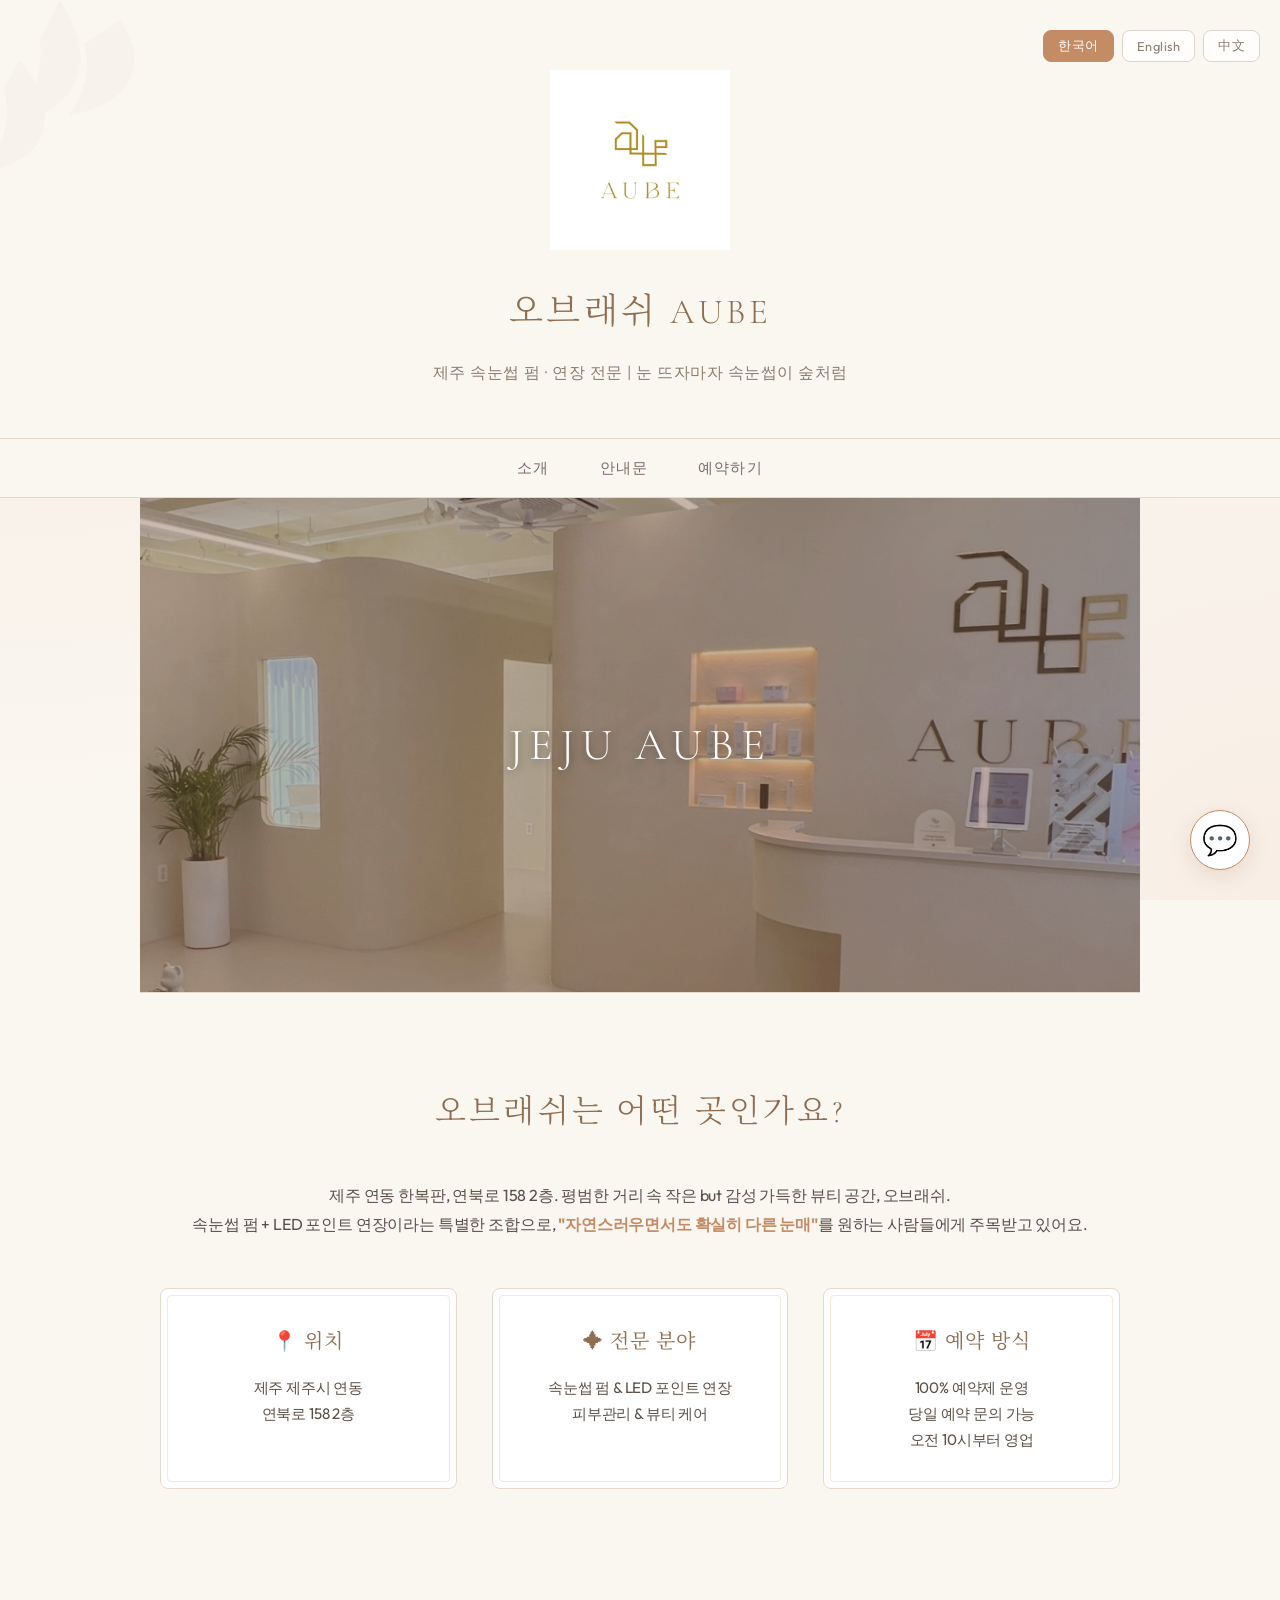
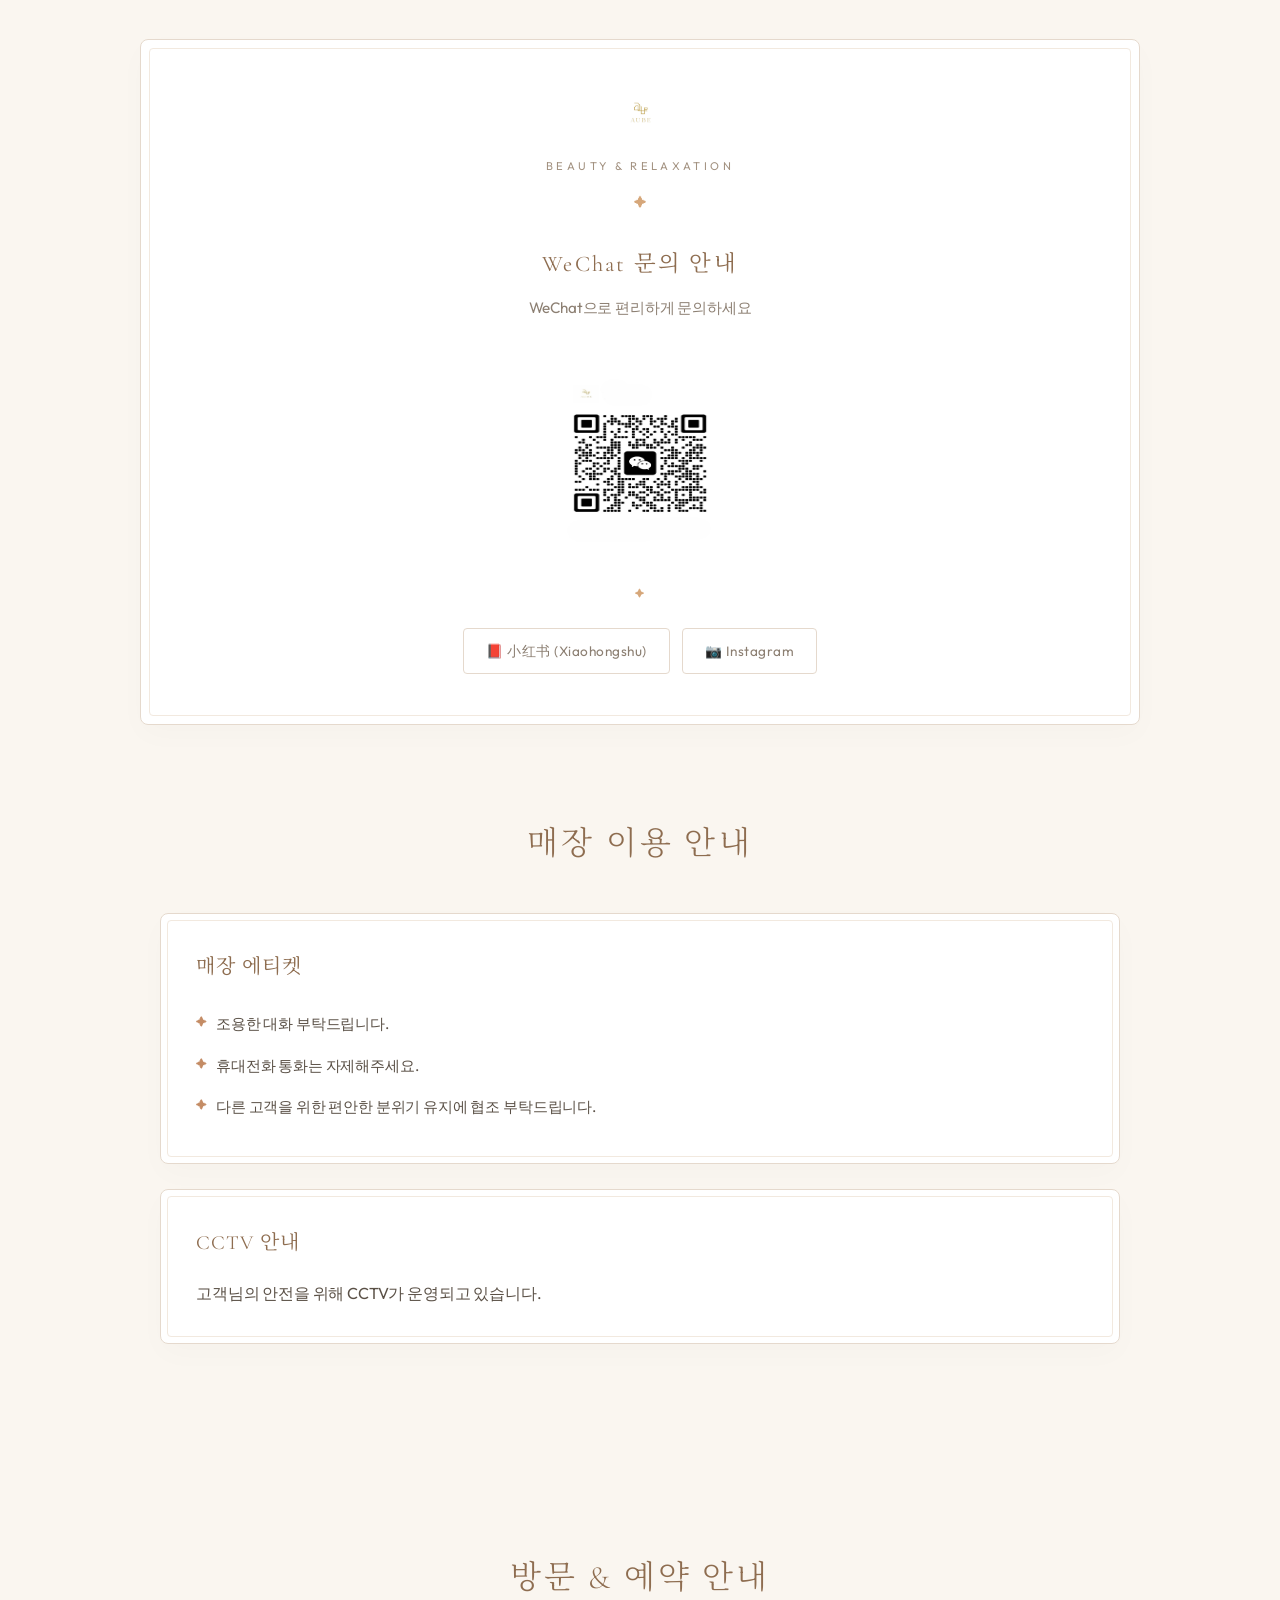
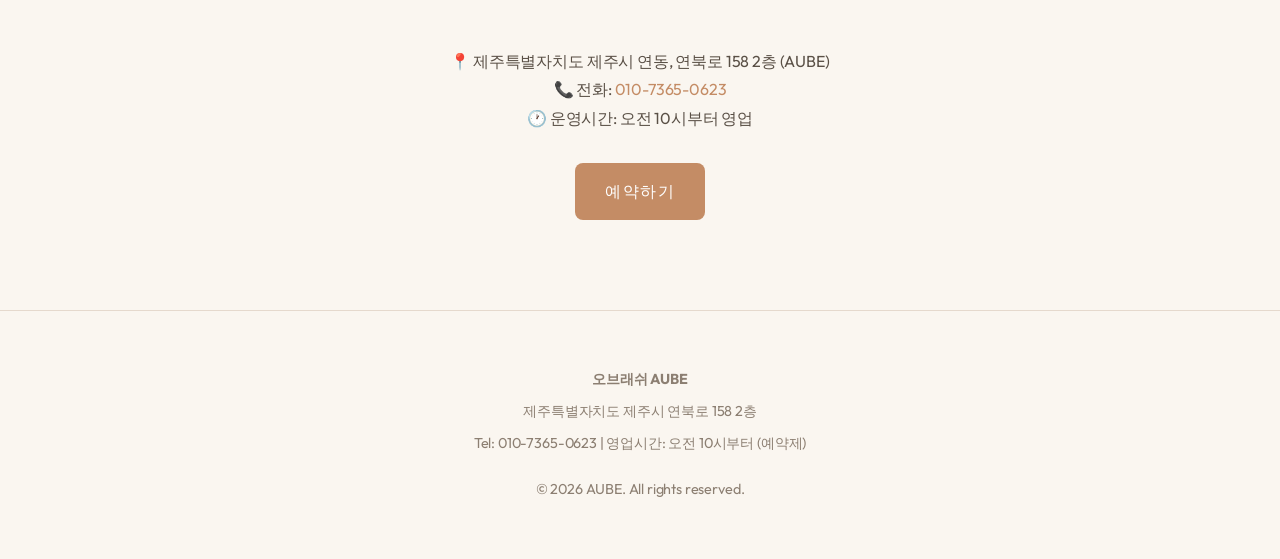
==== commit 043cd250: "Refine Hero and WeChat UI for stronger brand identity" ====
--- a/index.html
+++ b/index.html
@@ -101,17 +101,6 @@
         header .logo-container img[src=""] {
             display: none;
         }
-        
-        header .logo-container::before {
-            content: "AUBE";
-            font-family: 'Cormorant Garamond', serif;
-            font-size: 2.5rem;
-            font-weight: 300;
-            color: #8e6d50;
-            letter-spacing: 0.2em;
-            display: block;
-        }
-
         header h1 {
             font-family: 'Cormorant Garamond', 'Noto Serif KR', serif;
             font-size: 2.2rem;
@@ -316,35 +305,18 @@
         }
 
         .wechat-qr-area {
-            display: inline-flex;
-            align-items: center;
-            justify-content: center;
-            background: #faf6f0;
-            border: 1px solid #f2e9df;
-            border-radius: 4px;
-            padding: 12px;
-            margin-bottom: 15px;
+            display: inline-block;
+            margin: 10px 0 15px;
             position: relative;
             z-index: 2;
         }
 
         .wechat-qr-area img {
-            width: 110px;
-            height: 110px;
+            width: 180px;
+            height: 180px;
             display: block;
-            border-radius: 2px;
+            border-radius: 4px;
             mix-blend-mode: multiply;
-        }
-
-        .wechat-id-text {
-            font-size: 0.85rem;
-            color: #a39281;
-            margin-top: 5px;
-            font-family: 'Outfit', sans-serif;
-            letter-spacing: 0.5px;
-            position: relative;
-            z-index: 2;
-            font-weight: 300;
         }
 
         .social-buttons {
@@ -375,7 +347,6 @@
             letter-spacing: 0.5px;
         }
 
-        .social-btn.wechat:hover,
         .social-btn.xiaohongshu:hover,
         .social-btn.instagram:hover {
             color: #c48c65;
@@ -880,7 +851,7 @@
         // ──────────────────────────────────────────────
         const pageTranslations = {
             ko: {
-                headerTitle: '오브래쉬 AUBE',
+                headerTitle: '오브래쉬',
                 headerSubtitle: '제주 속눈썹 펌 · 연장 전문 | 눈 뜨자마자 속눈썹이 숲처럼',
                 navIntro: '소개',
                 navNotice: '안내문',
@@ -926,7 +897,7 @@
                 footerInfo: 'Tel: 010-7365-0623 | 영업시간: 오전 10시부터 (예약제)'
             },
             en: {
-                headerTitle: 'AUBE Lash Studio',
+                headerTitle: 'Lash Studio',
                 headerSubtitle: 'Jeju Eyelash Perm & Extension Specialist | Lush lashes from the moment you wake',
                 navIntro: 'About',
                 navNotice: 'Notice',
@@ -968,7 +939,7 @@
                 footerInfo: 'Tel: 010-7365-0623 | Hours: From 10 AM (Reservation Only)'
             },
             zh: {
-                headerTitle: 'AUBE 美睫沙龙',
+                headerTitle: '美睫沙龙',
                 headerSubtitle: '济州睫毛烫与延长专业 | 一睁眼就有浓密睫毛',
                 navIntro: '介绍',
                 navNotice: '公告',
@@ -1153,18 +1124,22 @@
         // — WeChat & Social Section —
         const wechatSection = createElement('section', { id: 'wechat', class: 'wechat-section fade-in' });
         wechatSection.innerHTML = `
-      <h3 data-translate="wechatTitle">${pageTranslations[pageLang].wechatTitle}</h3>
-      <p class="wechat-desc" data-translate="wechatDesc">${pageTranslations[pageLang].wechatDesc}</p>
+      <div class="brand-header" style="text-align: center; margin-bottom: 30px;">
+        <img src="aube-logo.png" alt="AUBE Logo" style="max-height: 45px; margin-bottom: 12px; opacity: 0.85;">
+        <div class="brand-subtitle" style="font-family: 'Outfit', sans-serif; font-size: 0.7rem; font-weight: 400; letter-spacing: 0.3em; color: #a39281;">BEAUTY & RELAXATION</div>
+        <div class="brand-divider" style="margin: 15px auto 0; color: #d6a77a; font-size: 0.8rem;">✦</div>
+      </div>
+      
+      <h3 data-translate="wechatTitle" style="margin-bottom: 10px; font-family: 'Cormorant Garamond', 'Noto Serif KR', serif; font-size: 1.4rem; color: #8e6d50; font-weight: 400;">${pageTranslations[pageLang].wechatTitle}</h3>
+      <p class="wechat-desc" data-translate="wechatDesc" style="margin-bottom: 35px; font-size: 0.95rem; color: #8c7f72;">${pageTranslations[pageLang].wechatDesc}</p>
+      
       <div class="wechat-qr-area">
         <img src="wechat-qr.jpg" alt="WeChat QR">
       </div>
-      <!-- TODO: WeChat ID가 확정되면 아래 텍스트를 업데이트하세요 -->
-      <p class="wechat-id-text" data-translate="wechatIdLabel">${pageTranslations[pageLang].wechatIdLabel}</p>
+      
+      <div class="brand-divider" style="margin: 15px auto 25px; color: #d6a77a; font-size: 0.6rem;">✦</div>
+      
       <div class="social-buttons">
-        <button class="social-btn wechat" onclick="alert('WeChat QR 코드를 스캔해주세요.')" data-translate="wechatBtn">
-          💬 ${pageTranslations[pageLang].wechatBtn}
-        </button>
-        <!-- TODO: Xiaohongshu 실제 URL이 확정되면 href="#" 부분을 교체하세요 -->
         <a href="#" class="social-btn xiaohongshu" target="_blank" rel="noopener noreferrer" data-translate="xiaohongshuBtn">
           📕 ${pageTranslations[pageLang].xiaohongshuBtn}
         </a>
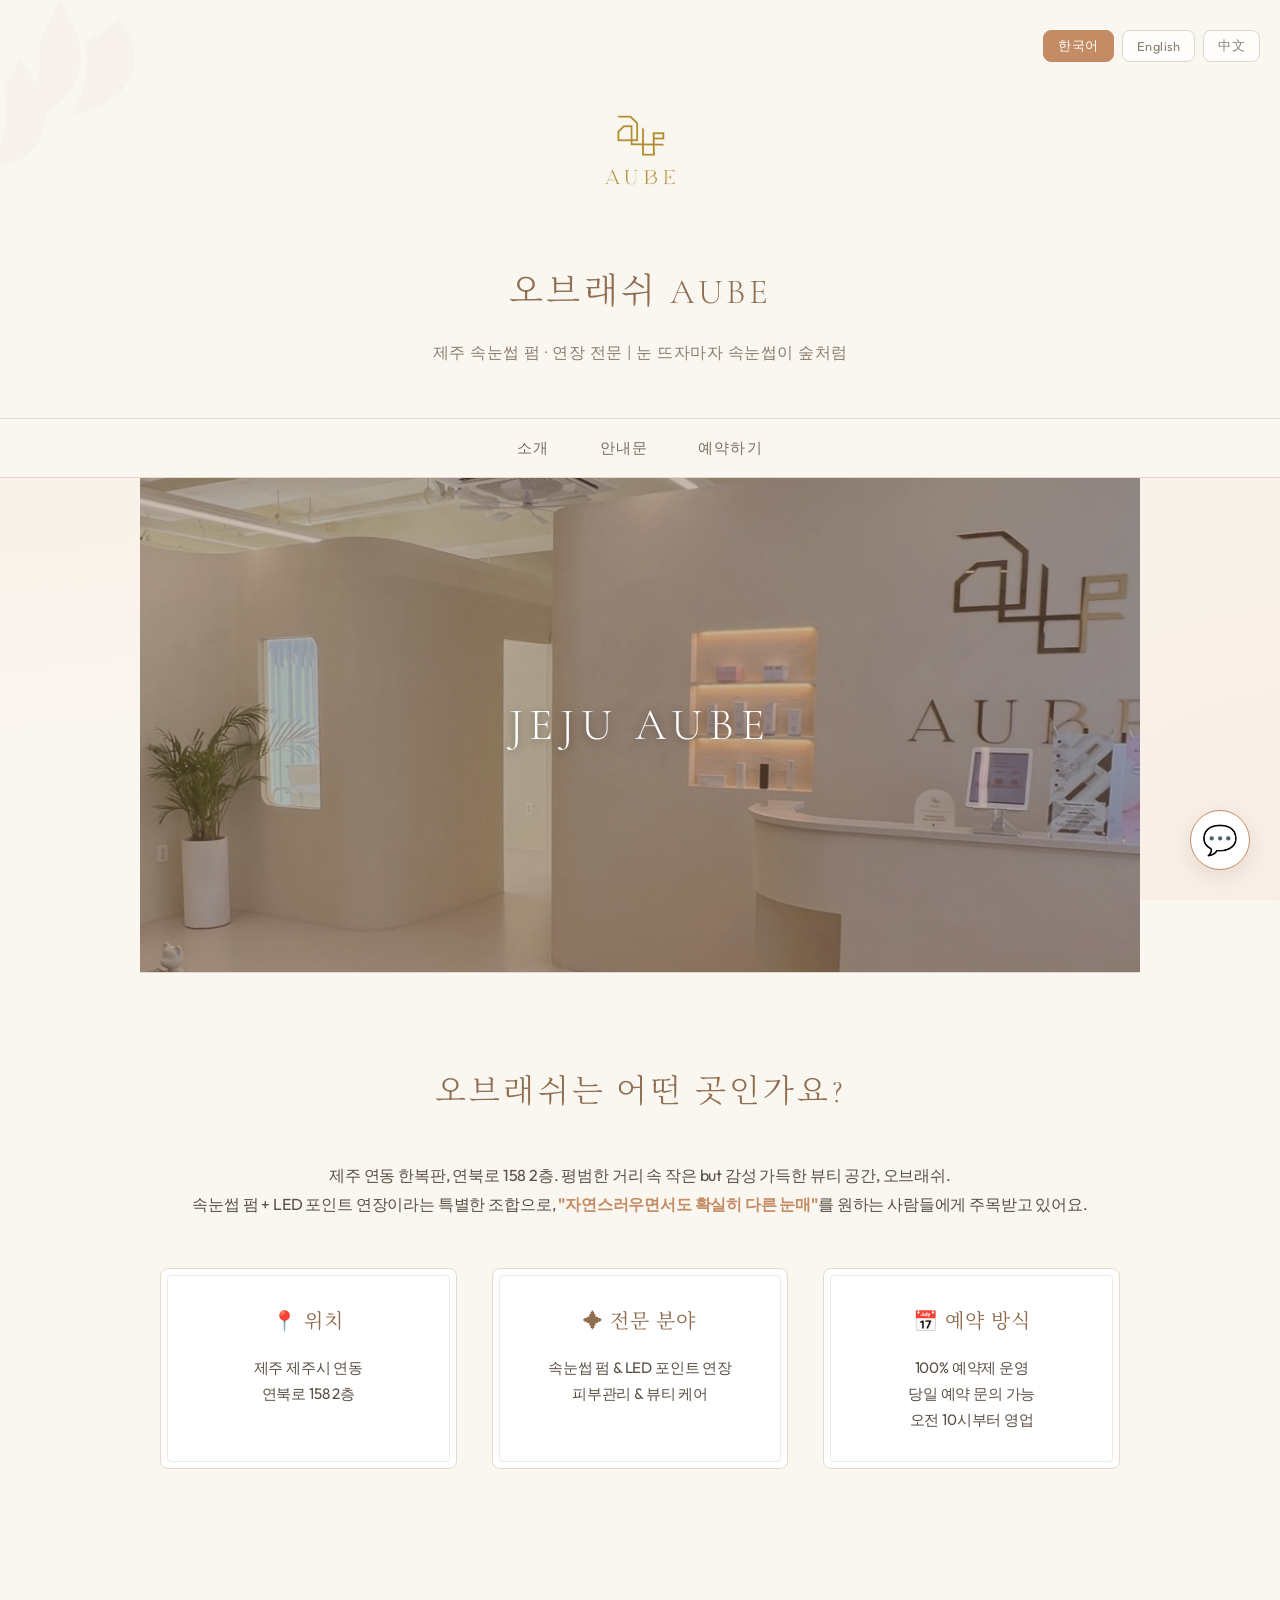
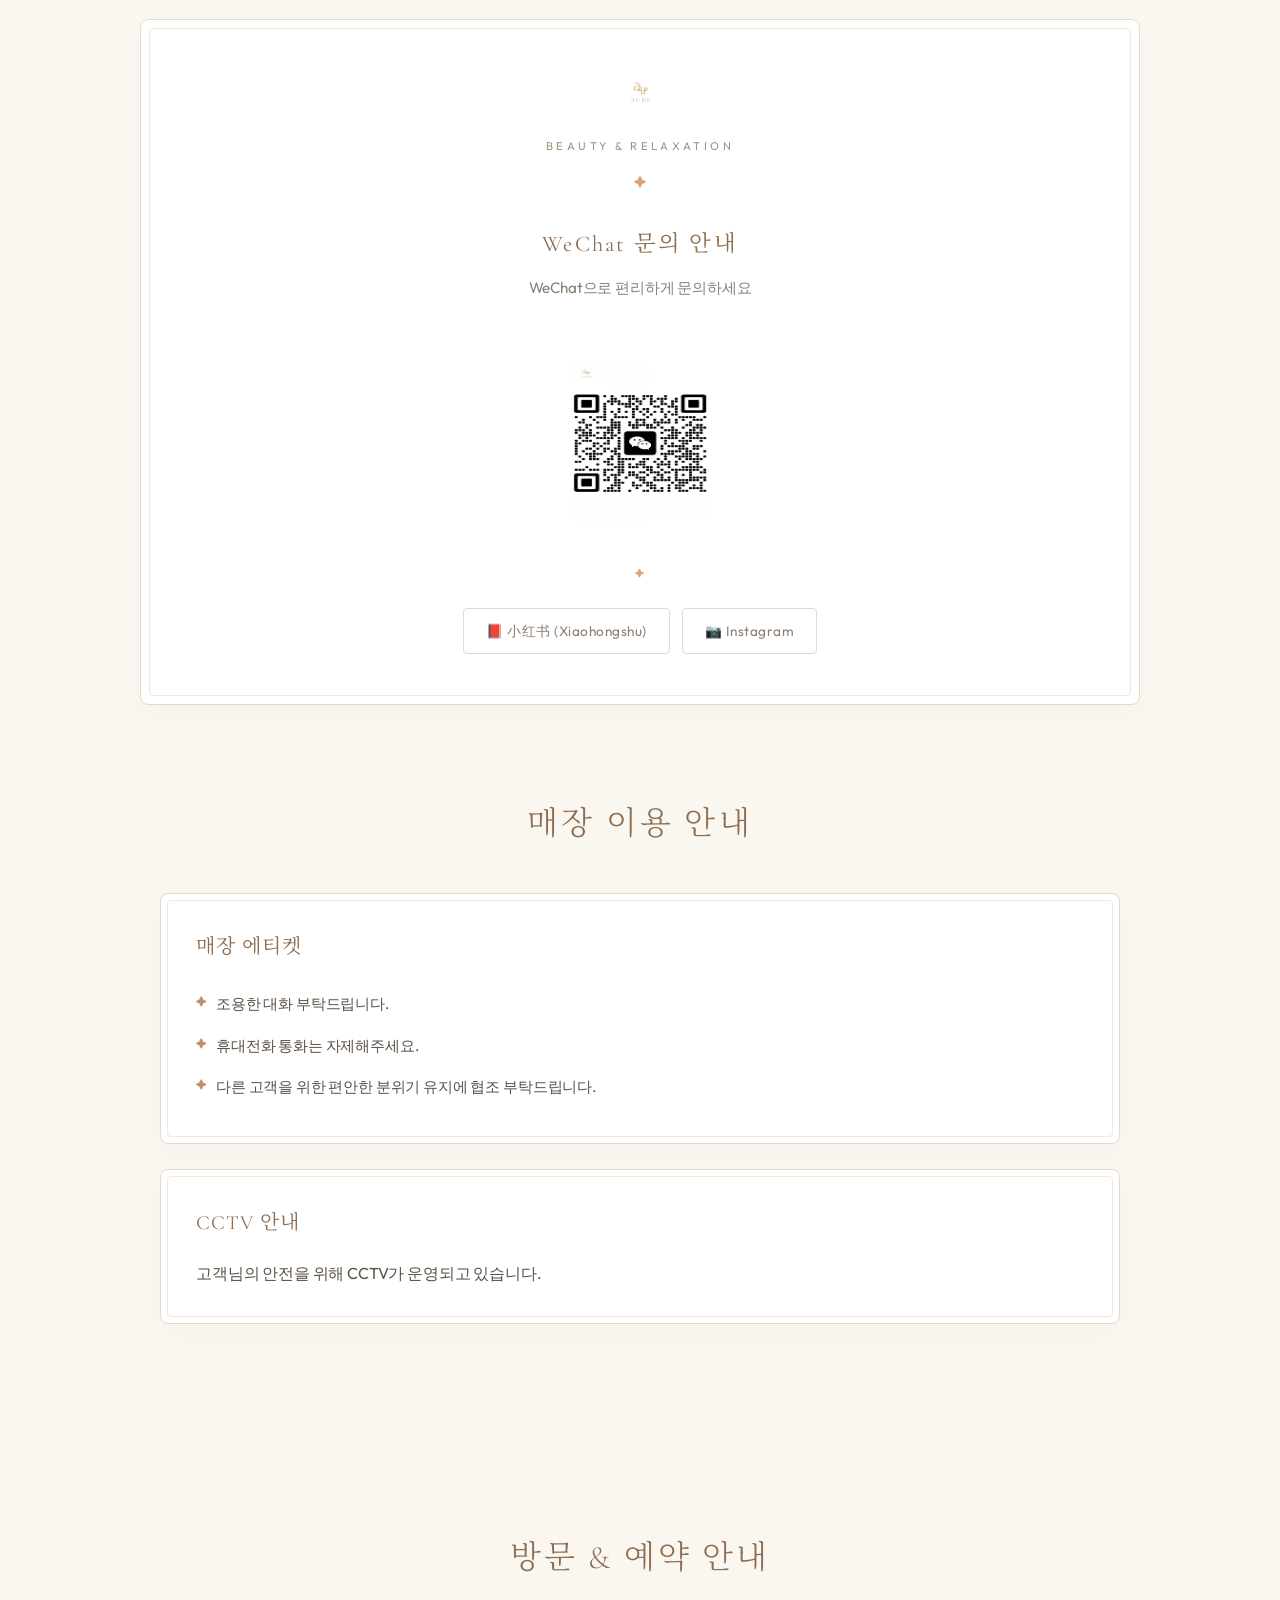
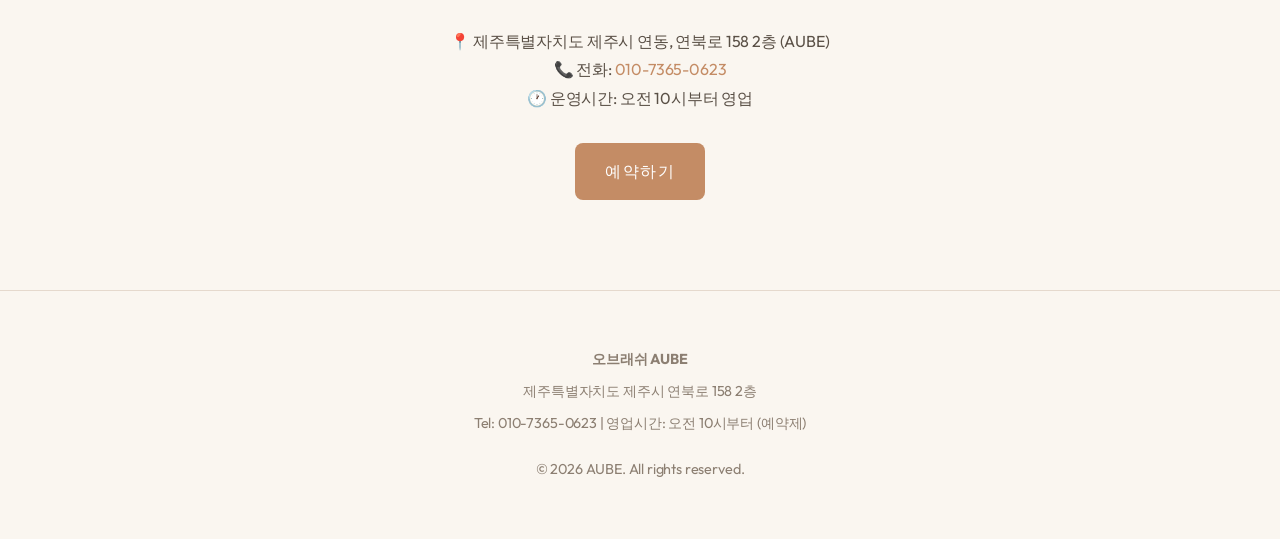
==== commit 7037b76c: "Blend AUBE logo seamlessly using mix-blend-mode" ====
--- a/index.html
+++ b/index.html
@@ -91,10 +91,12 @@
         }
 
         header .logo-container img {
-            max-width: 180px;
+            width: 160px;
             height: auto;
             display: block;
             margin: 0 auto;
+            mix-blend-mode: multiply;
+            opacity: 0.95;
         }
         
         header .logo-container img:not([src]),
@@ -1125,7 +1127,7 @@
         const wechatSection = createElement('section', { id: 'wechat', class: 'wechat-section fade-in' });
         wechatSection.innerHTML = `
       <div class="brand-header" style="text-align: center; margin-bottom: 30px;">
-        <img src="aube-logo.png" alt="AUBE Logo" style="max-height: 45px; margin-bottom: 12px; opacity: 0.85;">
+        <img src="aube-logo.png" alt="AUBE Logo" style="max-height: 45px; margin-bottom: 12px; opacity: 0.85; mix-blend-mode: multiply;">
         <div class="brand-subtitle" style="font-family: 'Outfit', sans-serif; font-size: 0.7rem; font-weight: 400; letter-spacing: 0.3em; color: #a39281;">BEAUTY & RELAXATION</div>
         <div class="brand-divider" style="margin: 15px auto 0; color: #d6a77a; font-size: 0.8rem;">✦</div>
       </div>
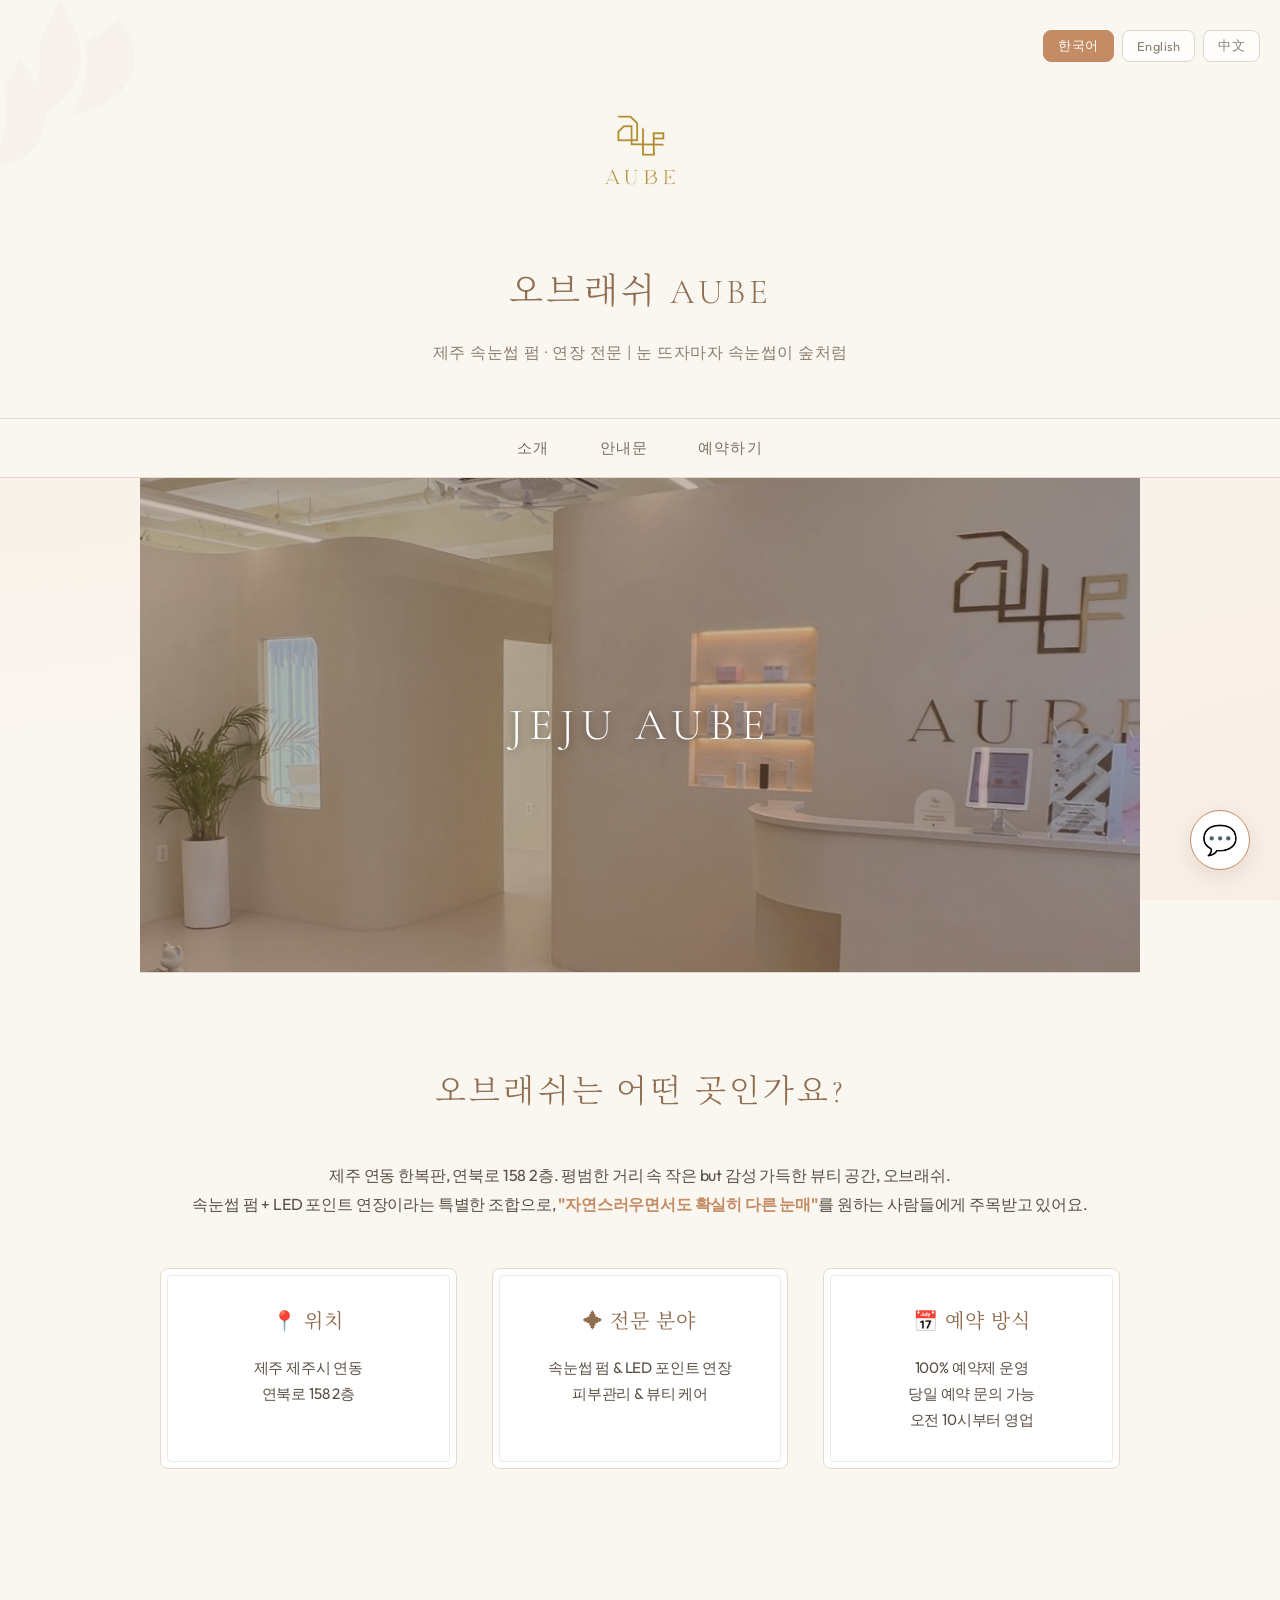
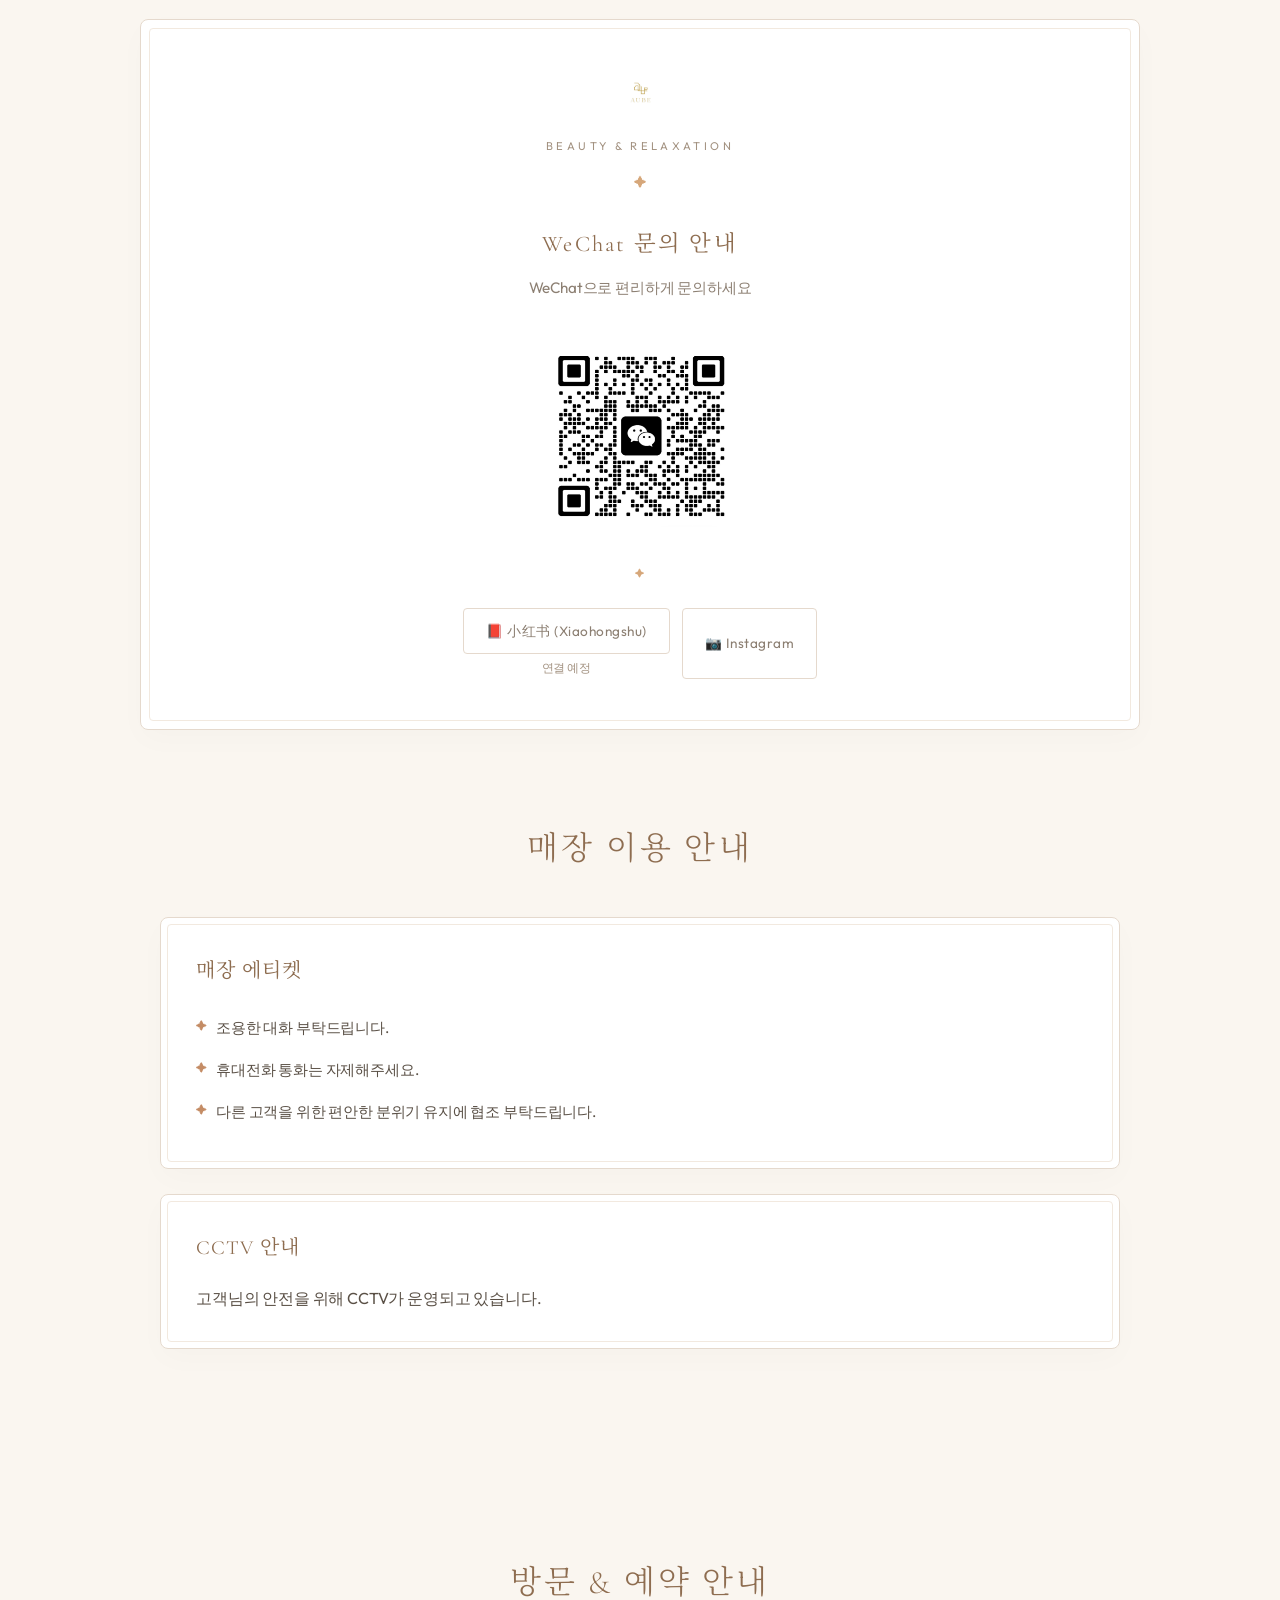
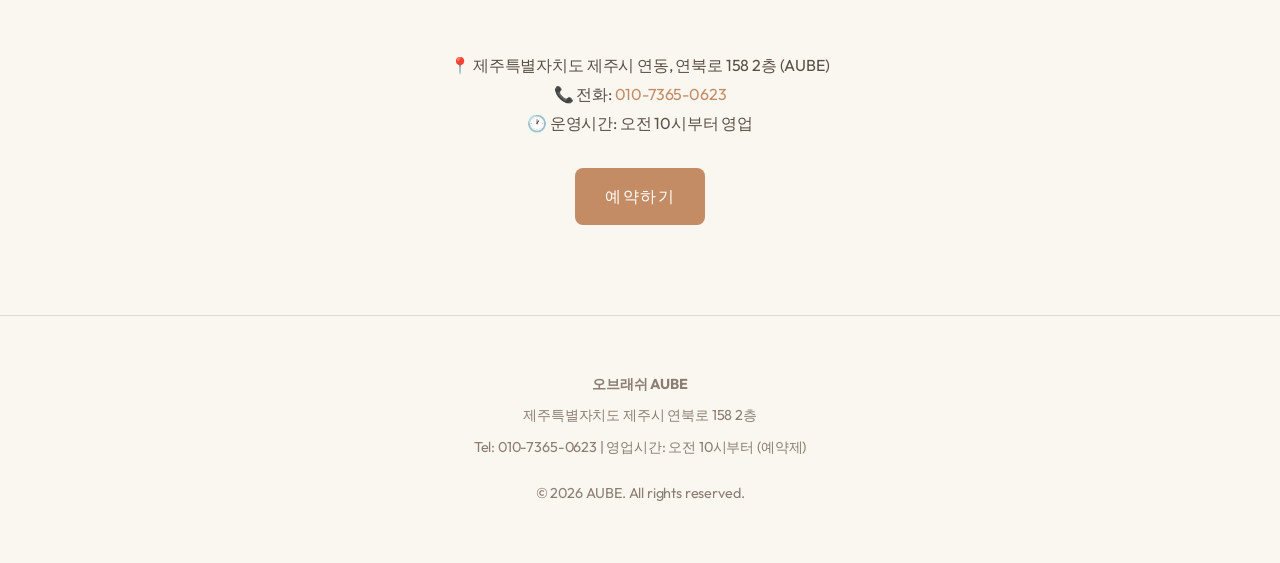
==== commit e30821cd: "feat: replace WeChat QR image and add Xiaohongshu connection status info" ====
--- a/index.html
+++ b/index.html
@@ -6,6 +6,33 @@
     <meta name="viewport" content="width=device-width, initial-scale=1.0" />
     <title>오브래쉬 AUBE | 제주 속눈썹 펌 &amp; 연장 전문</title>
     <meta name="description" content="제주 연동에 위치한 속눈썹 펌 &amp; LED 포인트 연장 전문샵 오브래쉬. 자연스러우면서도 확실히 다른 눈매를 경험하세요.">
+    
+    <!-- Open Graph / Facebook -->
+    <meta property="og:type" content="website" />
+    <meta property="og:url" content="https://aube.vercel.app/" />
+    <meta property="og:title" content="AUBE 오브래쉬" />
+    <meta property="og:description" content="제주 외국인 고객을 위한 AUBE 안내 웹앱" />
+    <meta property="og:image" content="https://aube.vercel.app/og-image.png" />
+    <meta property="og:image:width" content="1200" />
+    <meta property="og:image:height" content="630" />
+
+    <!-- Twitter -->
+    <meta property="twitter:card" content="summary_large_image" />
+    <meta property="twitter:url" content="https://aube.vercel.app/" />
+    <meta property="twitter:title" content="AUBE 오브래쉬" />
+    <meta property="twitter:description" content="제주 외국인 고객을 위한 AUBE 안내 웹앱" />
+    <meta property="twitter:image" content="https://aube.vercel.app/og-image.png" />
+
+    <!-- Google tag (gtag.js) — GA4 -->
+    <script async src="https://www.googletagmanager.com/gtag/js?id=G-5J5FMRSZSW"></script>
+    <script>
+        window.dataLayer = window.dataLayer || [];
+        function gtag(){dataLayer.push(arguments);}
+        gtag('js', new Date());
+        gtag('config', 'G-5J5FMRSZSW');
+    </script>
+    <!-- Chatbot Styles -->
+    <link rel="stylesheet" href="chatbot.css">
     <style>
         @import url('https://fonts.googleapis.com/css2?family=Cormorant+Garamond:ital,wght@0,300;0,400;0,500;0,600;1,400&family=Outfit:wght@300;400;500;600&family=Noto+Serif+KR:wght@300;400;500&display=swap');
 
@@ -358,6 +385,13 @@
             box-shadow: none;
         }
 
+        .social-wrapper {
+            display: inline-flex;
+            flex-direction: column;
+            align-items: center;
+            gap: 4px;
+        }
+
         /* ===== Notice Cards ===== */
         .notice-card {
             background: #ffffff;
@@ -477,249 +511,6 @@
             transform: translateY(-10px);
         }
 
-        /* ===== Gemini Chatbot ===== */
-        .chatbot-button {
-            position: fixed;
-            bottom: 30px;
-            right: 30px;
-            width: 60px;
-            height: 60px;
-            background: #ffffff;
-            border: 1.5px solid #c48c65;
-            border-radius: 50%;
-            cursor: pointer;
-            box-shadow: 0 6px 20px rgba(142, 109, 80, 0.15);
-            display: flex;
-            align-items: center;
-            justify-content: center;
-            font-size: 1.8rem;
-            color: #c48c65;
-            transition: all 0.3s;
-            z-index: 1000;
-        }
-
-        .chatbot-button:hover {
-            background: #faf6f0;
-            transform: scale(1.05);
-            box-shadow: 0 8px 25px rgba(142, 109, 80, 0.2);
-        }
-
-        .chatbot-window {
-            position: fixed;
-            bottom: 100px;
-            right: 30px;
-            width: 380px;
-            height: 520px;
-            background: #faf6f0;
-            border: 1px solid #e5d9cd;
-            border-radius: 8px;
-            box-shadow: 0 10px 40px rgba(142, 109, 80, 0.12);
-            display: none;
-            flex-direction: column;
-            z-index: 1000;
-            overflow: hidden;
-        }
-
-        .chatbot-window.open {
-            display: flex;
-            animation: slideUp 0.3s ease-out;
-        }
-
-        @keyframes slideUp {
-            from {
-                opacity: 0;
-                transform: translateY(20px);
-            }
-            to {
-                opacity: 1;
-                transform: translateY(0);
-            }
-        }
-
-        .chatbot-header {
-            background: #c48c65;
-            color: #fff;
-            padding: 16px 20px;
-            display: flex;
-            justify-content: space-between;
-            align-items: center;
-        }
-
-        .chatbot-header h4 {
-            margin: 0;
-            font-size: 1.05rem;
-            font-weight: 500;
-            font-family: 'Cormorant Garamond', 'Noto Serif KR', serif;
-            letter-spacing: 0.5px;
-        }
-
-        .chatbot-header .chatbot-subtitle {
-            font-size: 0.75rem;
-            opacity: 0.85;
-            margin-top: 2px;
-            font-family: 'Outfit', sans-serif;
-        }
-
-        .chatbot-close {
-            background: none;
-            border: none;
-            color: #fff;
-            font-size: 1.5rem;
-            cursor: pointer;
-            padding: 0;
-            width: 30px;
-            height: 30px;
-            display: flex;
-            align-items: center;
-            justify-content: center;
-        }
-
-        .chatbot-lang-selector {
-            display: flex;
-            gap: 8px;
-            padding: 10px 20px;
-            background: #ffffff;
-            border-bottom: 1px solid #e5d9cd;
-        }
-
-        .chatbot-lang-btn {
-            padding: 5px 12px;
-            border: 1px solid #dcd5cc;
-            background: #fff;
-            color: #8c7f72;
-            border-radius: 4px;
-            font-size: 0.8rem;
-            cursor: pointer;
-            transition: all 0.3s;
-            font-family: 'Outfit', sans-serif;
-        }
-
-        .chatbot-lang-btn.active {
-            background: #c48c65;
-            color: #fff;
-            border-color: #c48c65;
-        }
-
-        .chatbot-messages {
-            flex: 1;
-            overflow-y: auto;
-            padding: 18px;
-            display: flex;
-            flex-direction: column;
-            gap: 10px;
-        }
-
-        .chatbot-message {
-            max-width: 82%;
-            padding: 11px 15px;
-            border-radius: 8px;
-            font-size: 0.88rem;
-            line-height: 1.55;
-            animation: fadeIn 0.3s ease-out;
-            white-space: pre-wrap;
-        }
-
-        @keyframes fadeIn {
-            from {
-                opacity: 0;
-                transform: translateY(10px);
-            }
-            to {
-                opacity: 1;
-                transform: translateY(0);
-            }
-        }
-
-        .chatbot-message.bot {
-            background: #ffffff;
-            color: #4a423a;
-            align-self: flex-start;
-            border: 1px solid #e5d9cd;
-        }
-
-        .chatbot-message.user {
-            background: #c48c65;
-            color: #fff;
-            align-self: flex-end;
-        }
-
-        .chatbot-message.typing {
-            background: #ffffff;
-            color: #8c7f72;
-            align-self: flex-start;
-            border: 1px solid #e5d9cd;
-            font-style: italic;
-        }
-
-        .chatbot-quick-actions {
-            display: flex;
-            flex-wrap: wrap;
-            gap: 6px;
-            margin-top: 8px;
-        }
-
-        .chatbot-quick-btn {
-            padding: 6px 12px;
-            background: #fff;
-            border: 1px solid #dcd5cc;
-            color: #8c7f72;
-            border-radius: 4px;
-            cursor: pointer;
-            font-size: 0.78rem;
-            transition: all 0.3s;
-            font-family: 'Outfit', sans-serif;
-        }
-
-        .chatbot-quick-btn:hover {
-            border-color: #c48c65;
-            color: #c48c65;
-            background: #faf6f0;
-        }
-
-        .chatbot-input-area {
-            padding: 12px 16px;
-            border-top: 1px solid #e5d9cd;
-            background: #ffffff;
-            display: flex;
-            gap: 8px;
-        }
-
-        .chatbot-input {
-            flex: 1;
-            padding: 10px 15px;
-            border: 1px solid #dcd5cc;
-            border-radius: 4px;
-            font-size: 0.88rem;
-            font-family: inherit;
-        }
-
-        .chatbot-input:focus {
-            outline: none;
-            border-color: #c48c65;
-        }
-
-        .chatbot-send {
-            background: #c48c65;
-            color: #fff;
-            border: none;
-            padding: 10px 18px;
-            border-radius: 4px;
-            cursor: pointer;
-            font-size: 0.88rem;
-            font-weight: 500;
-            transition: background 0.3s;
-            font-family: 'Outfit', sans-serif;
-        }
-
-        .chatbot-send:hover {
-            background: #8e6d50;
-        }
-
-        .chatbot-send:disabled {
-            background: #d4c0b0;
-            cursor: not-allowed;
-        }
-
         /* ===== Responsive ===== */
         @media (max-width: 768px) {
             header {
@@ -764,19 +555,6 @@
                 font-size: 0.88rem;
             }
 
-            .chatbot-window {
-                width: calc(100vw - 30px);
-                right: 15px;
-                left: 15px;
-                bottom: 90px;
-                height: 65vh;
-            }
-
-            .chatbot-button {
-                bottom: 20px;
-                right: 20px;
-            }
-
             .wechat-section {
                 padding: 35px 20px;
             }
@@ -792,6 +570,11 @@
                 align-items: center;
             }
 
+            .social-wrapper {
+                width: 100%;
+                max-width: 280px;
+            }
+
             .social-btn {
                 width: 100%;
                 max-width: 280px;
@@ -805,30 +588,7 @@
     <!-- Leaf shadow overlay -->
     <div class="leaf-shadow"></div>
 
-    <!-- Chatbot Button -->
-    <button class="chatbot-button" id="chatbotToggle" onclick="toggleChatbot()">💬</button>
-
-    <!-- Chatbot Window -->
-    <div class="chatbot-window" id="chatbotWindow">
-        <div class="chatbot-header">
-            <div>
-                <h4 id="chatbotTitle">AUBE 챗봇</h4>
-                <div class="chatbot-subtitle" id="chatbotSubtitle">Powered by AI</div>
-            </div>
-            <button class="chatbot-close" onclick="toggleChatbot()">×</button>
-        </div>
-        <div class="chatbot-lang-selector">
-            <button class="chatbot-lang-btn active" onclick="changeChatLang('ko', this)">한국어</button>
-            <button class="chatbot-lang-btn" onclick="changeChatLang('en', this)">English</button>
-            <button class="chatbot-lang-btn" onclick="changeChatLang('zh', this)">中文</button>
-        </div>
-        <div class="chatbot-messages" id="chatbotMessages"></div>
-        <div class="chatbot-input-area">
-            <input type="text" class="chatbot-input" id="chatbotInput" placeholder="메시지를 입력하세요..."
-                onkeypress="if(event.key==='Enter') sendMessage()">
-            <button class="chatbot-send" id="chatbotSendBtn" onclick="sendMessage()">전송</button>
-        </div>
-    </div>
+    <!-- Chatbot is injected by chatbot.js -->
 
     <!-- Vercel Analytics -->
     <script defer src="/_vercel/insights/script.js"></script>
@@ -844,9 +604,8 @@
          *  Gemini AI 챗봇 + 다국어 지원 + WeChat/Xiaohongshu 연동
          * ============================================================ */
 
-        let chatLang = 'ko';
-        let pageLang = 'ko';
-        let isSending = false;
+        // pageLang is exposed to window for chatbot.js to detect
+        window.pageLang = 'ko';
 
         // ──────────────────────────────────────────────
         //  페이지 번역 데이터
@@ -874,6 +633,7 @@
                 wechatIdLabel: 'WeChat ID: 준비 중',
                 wechatBtn: 'WeChat 문의',
                 xiaohongshuBtn: '小红书 (Xiaohongshu)',
+                xiaohongshuTip: '연결 예정',
                 instagramBtn: 'Instagram',
                 // Notice Section
                 noticeTitle: '매장 이용 안내',
@@ -919,6 +679,7 @@
                 wechatIdLabel: 'WeChat ID: Coming Soon',
                 wechatBtn: 'WeChat Inquiry',
                 xiaohongshuBtn: 'Xiaohongshu (小红书)',
+                xiaohongshuTip: 'Coming Soon',
                 instagramBtn: 'Instagram',
                 noticeTitle: 'Store Guidelines',
                 noticeEtiquette: 'Etiquette',
@@ -961,6 +722,7 @@
                 wechatIdLabel: '微信ID: 即将推出',
                 wechatBtn: '微信咨询',
                 xiaohongshuBtn: '小红书',
+                xiaohongshuTip: '待连接',
                 instagramBtn: 'Instagram',
                 noticeTitle: '门店须知',
                 noticeEtiquette: '入店礼仪',
@@ -985,66 +747,8 @@
         };
 
         // ──────────────────────────────────────────────
-        //  챗봇 UI 텍스트
-        // ──────────────────────────────────────────────
-        const chatUI = {
-            ko: {
-                title: 'AUBE 챗봇',
-                subtitle: 'AI 매장 안내',
-                placeholder: '메시지를 입력하세요...',
-                send: '전송',
-                welcome: '안녕하세요! 오브래쉬 AUBE 전용 AI 안내 챗봇입니다.\n위치, 영업시간, 서비스, 예약 방법 등 궁금한 점을 편하게 물어보세요.',
-                quickActions: ['영업시간', '위치 안내', '서비스 안내', '예약 방법', 'WeChat 문의', '주차 안내'],
-                typing: '답변을 준비하고 있어요...',
-                error: '죄송합니다. 일시적인 오류가 발생했습니다. 잠시 후 다시 시도해주세요.'
-            },
-            en: {
-                title: 'AUBE Chatbot',
-                subtitle: 'AI Concierge',
-                placeholder: 'Type a message...',
-                send: 'Send',
-                welcome: 'Hello! I\'m the AUBE AI concierge chatbot.\nFeel free to ask about our location, hours, services, booking, and more.',
-                quickActions: ['Business Hours', 'Location', 'Services', 'Booking', 'WeChat', 'Parking'],
-                typing: 'Preparing an answer...',
-                error: 'Sorry, something went wrong. Please try again in a moment.'
-            },
-            zh: {
-                title: 'AUBE 聊天机器人',
-                subtitle: 'AI 门店向导',
-                placeholder: '输入消息...',
-                send: '发送',
-                welcome: '您好！我是AUBE专属AI客服。\n关于位置、营业时间、服务、预约等任何问题，请随时提问。',
-                quickActions: ['营业时间', '位置', '服务', '预约方法', '微信咨询', '停车'],
-                typing: '正在准备回答...',
-                error: '抱歉，出现了暂时性的错误。请稍后再试。'
-            }
-        };
-
-        // ──────────────────────────────────────────────
-        //  매장 정보 Context (챗봇에 전달)
-        // ──────────────────────────────────────────────
-        const aubeContext = {
-            name: '오브래쉬 AUBE',
-            address: '제주특별자치도 제주시 연북로 158 2층',
-            phone: '010-7365-0623',
-            hours: '오전 10시부터 운영, 예약제 중심',
-            services: [
-                '속눈썹 펌',
-                '속눈썹 연장',
-                'LED 포인트 연장',
-                '뷰티 케어'
-            ],
-            booking: 'WeChat 문의, 전화 문의 (010-7365-0623), 또는 네이버 예약 (https://booking.naver.com/booking/13/bizes/1011635?theme=place&entry=pll&lang=ko&area=pll)',
-            parking: '전용 주차장은 없으나, 건물 앞 공영주차장 이용 가능 (1시간 무료)',
-            etiquette: [
-                '큰 소리의 대화 자제',
-                '휴대전화 통화 자제',
-                '다른 고객을 위한 편안한 분위기 유지 협조'
-            ],
-            cctv: '고객 안전을 위해 CCTV 운영 중',
-            location_tip: '연동 중앙버스정류장에서 도보 약 3분',
-            instagram: 'https://www.instagram.com/aube_lash_/'
-        };
+        //  챗봇 UI/데이터 → chatbot.js로 이동됨
+        // ──────────────────────────────────────────────
 
         // ──────────────────────────────────────────────
         //  페이지 동적 생성
@@ -1084,22 +788,22 @@
             { key: 'navNotice', href: 'notice.html' },
             { key: 'navBooking', href: '#contact' }
         ].forEach(item => {
-            const a = createElement('a', { href: item.href, 'data-translate': item.key }, pageTranslations[pageLang][item.key]);
+            const a = createElement('a', { href: item.href, 'data-translate': item.key }, pageTranslations[window.pageLang][item.key]);
             nav.appendChild(a);
         });
-        document.body.insertBefore(nav, document.getElementById('chatbotToggle'));
+        document.body.insertBefore(nav, document.querySelector('.leaf-shadow').nextSibling);
 
         // — Hero —
         const hero = createElement('section', { class: 'hero' });
-        const heroH2 = createElement('h2', { 'data-translate': 'heroTitle' }, pageTranslations[pageLang].heroTitle);
+        const heroH2 = createElement('h2', { 'data-translate': 'heroTitle' }, pageTranslations[window.pageLang].heroTitle);
         hero.appendChild(heroH2);
-        document.body.insertBefore(hero, document.getElementById('chatbotToggle'));
+        nav.after(hero);
 
         // — Intro Section —
         const intro = createElement('section', { id: 'intro', class: 'intro-section fade-in' });
-        const introH3 = createElement('h3', { 'data-translate': 'introTitle' }, pageTranslations[pageLang].introTitle);
-        const introP1 = createElement('p', { 'data-translate': 'introText1' }, pageTranslations[pageLang].introText1);
-        const introP2 = createElement('p', { 'data-translate': 'introText2' }, pageTranslations[pageLang].introText2);
+        const introH3 = createElement('h3', { 'data-translate': 'introTitle' }, pageTranslations[window.pageLang].introTitle);
+        const introP1 = createElement('p', { 'data-translate': 'introText1' }, pageTranslations[window.pageLang].introText1);
+        const introP2 = createElement('p', { 'data-translate': 'introText2' }, pageTranslations[window.pageLang].introText2);
         intro.appendChild(introH3);
         intro.appendChild(introP1);
         intro.appendChild(introP2);
@@ -1113,15 +817,15 @@
         cards.forEach(card => {
             const cardDiv = createElement('div', { class: 'info-card' });
             const h4 = createElement('h4');
-            h4.innerHTML = `${card.icon} <span data-translate="${card.key}">${pageTranslations[pageLang][card.key]}</span>`;
+            h4.innerHTML = `${card.icon} <span data-translate="${card.key}">${pageTranslations[window.pageLang][card.key]}</span>`;
             const p = createElement('p');
-            p.innerHTML = `<span data-translate="${card.descKey}">${pageTranslations[pageLang][card.descKey]}</span>`;
+            p.innerHTML = `<span data-translate="${card.descKey}">${pageTranslations[window.pageLang][card.descKey]}</span>`;
             cardDiv.appendChild(h4);
             cardDiv.appendChild(p);
             infoGrid.appendChild(cardDiv);
         });
         intro.appendChild(infoGrid);
-        document.body.insertBefore(intro, document.getElementById('chatbotToggle'));
+        hero.after(intro);
 
         // — WeChat & Social Section —
         const wechatSection = createElement('section', { id: 'wechat', class: 'wechat-section fade-in' });
@@ -1132,30 +836,33 @@
         <div class="brand-divider" style="margin: 15px auto 0; color: #d6a77a; font-size: 0.8rem;">✦</div>
       </div>
       
-      <h3 data-translate="wechatTitle" style="margin-bottom: 10px; font-family: 'Cormorant Garamond', 'Noto Serif KR', serif; font-size: 1.4rem; color: #8e6d50; font-weight: 400;">${pageTranslations[pageLang].wechatTitle}</h3>
-      <p class="wechat-desc" data-translate="wechatDesc" style="margin-bottom: 35px; font-size: 0.95rem; color: #8c7f72;">${pageTranslations[pageLang].wechatDesc}</p>
+      <h3 data-translate="wechatTitle" style="margin-bottom: 10px; font-family: 'Cormorant Garamond', 'Noto Serif KR', serif; font-size: 1.4rem; color: #8e6d50; font-weight: 400;">${pageTranslations[window.pageLang].wechatTitle}</h3>
+      <p class="wechat-desc" data-translate="wechatDesc" style="margin-bottom: 35px; font-size: 0.95rem; color: #8c7f72;">${pageTranslations[window.pageLang].wechatDesc}</p>
       
       <div class="wechat-qr-area">
-        <img src="wechat-qr.jpg" alt="WeChat QR">
+        <img src="wechat-qr.png" alt="WeChat QR">
       </div>
       
       <div class="brand-divider" style="margin: 15px auto 25px; color: #d6a77a; font-size: 0.6rem;">✦</div>
       
       <div class="social-buttons">
-        <a href="#" class="social-btn xiaohongshu" target="_blank" rel="noopener noreferrer" data-translate="xiaohongshuBtn">
-          📕 ${pageTranslations[pageLang].xiaohongshuBtn}
-        </a>
+        <div class="social-wrapper">
+          <a href="#" class="social-btn xiaohongshu" target="_blank" rel="noopener noreferrer" data-translate="xiaohongshuBtn">
+            📕 ${pageTranslations[window.pageLang].xiaohongshuBtn}
+          </a>
+          <span style="font-size: 0.72rem; color: #a39281;" data-translate="xiaohongshuTip">${pageTranslations[window.pageLang].xiaohongshuTip}</span>
+        </div>
         <a href="https://www.instagram.com/aube_lash_/" class="social-btn instagram" target="_blank" rel="noopener noreferrer" data-translate="instagramBtn">
-          📷 ${pageTranslations[pageLang].instagramBtn}
+          📷 ${pageTranslations[window.pageLang].instagramBtn}
         </a>
       </div>
     `;
-        document.body.insertBefore(wechatSection, document.getElementById('chatbotToggle'));
+        intro.after(wechatSection);
 
         // — Notice Section (매장 이용 안내 + CCTV) —
         const noticeSection = createElement('section', { id: 'notice', class: 'fade-in' });
         function renderNoticeSection() {
-            const t = pageTranslations[pageLang];
+            const t = pageTranslations[window.pageLang];
             noticeSection.innerHTML = `
         <h3 data-translate="noticeTitle">${t.noticeTitle}</h3>
         
@@ -1173,17 +880,17 @@
       `;
         }
         renderNoticeSection();
-        document.body.insertBefore(noticeSection, document.getElementById('chatbotToggle'));
+        wechatSection.after(noticeSection);
 
         // — Contact Section —
         const contact = createElement('section', { id: 'contact', class: 'fade-in', style: 'text-align: center;' });
-        const contactH3 = createElement('h3', { 'data-translate': 'contactTitle' }, pageTranslations[pageLang].contactTitle);
+        const contactH3 = createElement('h3', { 'data-translate': 'contactTitle' }, pageTranslations[window.pageLang].contactTitle);
         const contactP1 = createElement('p');
-        contactP1.innerHTML = `<span data-translate="contactAddress">${pageTranslations[pageLang].contactAddress}</span>`;
+        contactP1.innerHTML = `<span data-translate="contactAddress">${pageTranslations[window.pageLang].contactAddress}</span>`;
         const contactP2 = createElement('p');
-        contactP2.innerHTML = `<span data-translate="contactPhone">${pageTranslations[pageLang].contactPhone}</span>`;
+        contactP2.innerHTML = `<span data-translate="contactPhone">${pageTranslations[window.pageLang].contactPhone}</span>`;
         const contactP3 = createElement('p');
-        contactP3.innerHTML = `<span data-translate="contactHours">${pageTranslations[pageLang].contactHours}</span>`;
+        contactP3.innerHTML = `<span data-translate="contactHours">${pageTranslations[window.pageLang].contactHours}</span>`;
         const contactP4 = createElement('p', { style: 'margin-top: 30px;' });
         const contactBtn = createElement('a', { 
             href: 'https://booking.naver.com/booking/13/bizes/1011635?theme=place&entry=pll&lang=ko&area=pll',
@@ -1191,36 +898,49 @@
             rel: 'noopener noreferrer',
             style: 'display: inline-block; padding: 14px 30px; background: #c48c65; color: #fff; text-decoration: none; border-radius: 8px; font-weight: 500; letter-spacing: 1.5px; font-family: \'Outfit\', sans-serif; text-transform: uppercase;',
             'data-translate': 'contactButton'
-        }, pageTranslations[pageLang].contactButton);
+        }, pageTranslations[window.pageLang].contactButton);
         contactP4.appendChild(contactBtn);
         contact.appendChild(contactH3);
         contact.appendChild(contactP1);
         contact.appendChild(contactP2);
         contact.appendChild(contactP3);
         contact.appendChild(contactP4);
-        document.body.insertBefore(contact, document.getElementById('chatbotToggle'));
+        noticeSection.after(contact);
 
         // — Footer —
         const footer = createElement('footer');
         const footerP1 = createElement('p');
-        footerP1.innerHTML = `<strong data-translate="footerTitle">${pageTranslations[pageLang].footerTitle}</strong>`;
+        footerP1.innerHTML = `<strong data-translate="footerTitle">${pageTranslations[window.pageLang].footerTitle}</strong>`;
         const footerP2 = createElement('p');
-        footerP2.innerHTML = `<span data-translate="footerAddress">${pageTranslations[pageLang].footerAddress}</span>`;
+        footerP2.innerHTML = `<span data-translate="footerAddress">${pageTranslations[window.pageLang].footerAddress}</span>`;
         const footerP3 = createElement('p');
-        footerP3.innerHTML = `<span data-translate="footerInfo">${pageTranslations[pageLang].footerInfo}</span>`;
+        footerP3.innerHTML = `<span data-translate="footerInfo">${pageTranslations[window.pageLang].footerInfo}</span>`;
         const footerP4 = createElement('p', { style: 'margin-top: 20px;' }, `© ${new Date().getFullYear()} AUBE. All rights reserved.`);
         footer.appendChild(footerP1);
         footer.appendChild(footerP2);
         footer.appendChild(footerP3);
         footer.appendChild(footerP4);
-        document.body.insertBefore(footer, document.getElementById('chatbotToggle'));
+        contact.after(footer);
 
         // ──────────────────────────────────────────────
         //  다국어 전환
         // ──────────────────────────────────────────────
+        let isLangSyncing = false;
         function changePageLang(lang) {
-            pageLang = lang;
-            document.documentElement.lang = lang;
+            if (lang === window.pageLang) return; // Prevent redundant update / loops
+            if (isLangSyncing) return;
+            isLangSyncing = true;
+            try {
+                window.pageLang = lang;
+                document.documentElement.lang = lang;
+                
+                // Sync language with chatbot if loaded
+                if (typeof window.changeChatbotLanguage === 'function') {
+                    window.changeChatbotLanguage(lang);
+                }
+            } finally {
+                isLangSyncing = false;
+            }
             
             // 언어 버튼 활성화 상태 업데이트
             document.querySelectorAll('.lang-btn').forEach(btn => {
@@ -1272,144 +992,6 @@
         }
 
         // ──────────────────────────────────────────────
-        //  Gemini AI 챗봇
-        // ──────────────────────────────────────────────
-        function toggleChatbot() {
-            const w = document.getElementById('chatbotWindow');
-            w.classList.toggle('open');
-            if (w.classList.contains('open') && document.getElementById('chatbotMessages').children.length === 0) {
-                initChat();
-            }
-        }
-
-        function changeChatLang(lang, btnEl) {
-            chatLang = lang;
-            document.querySelectorAll('.chatbot-lang-btn').forEach(btn => btn.classList.remove('active'));
-            btnEl.classList.add('active');
-            const ui = chatUI[lang];
-            document.getElementById('chatbotTitle').textContent = ui.title;
-            document.getElementById('chatbotSubtitle').textContent = ui.subtitle;
-            document.getElementById('chatbotInput').placeholder = ui.placeholder;
-            document.getElementById('chatbotSendBtn').textContent = ui.send;
-            document.getElementById('chatbotMessages').innerHTML = '';
-            initChat();
-        }
-
-        function initChat() {
-            const ui = chatUI[chatLang];
-            addBotMessage(ui.welcome);
-            
-            // Quick action buttons
-            const actionsDiv = document.createElement('div');
-            actionsDiv.className = 'chatbot-quick-actions';
-            ui.quickActions.forEach(action => {
-                const btn = document.createElement('button');
-                btn.className = 'chatbot-quick-btn';
-                btn.textContent = action;
-                btn.onclick = () => {
-                    sendMessageText(action);
-                };
-                actionsDiv.appendChild(btn);
-            });
-            document.getElementById('chatbotMessages').appendChild(actionsDiv);
-        }
-
-        function addBotMessage(text) {
-            const messagesDiv = document.getElementById('chatbotMessages');
-            const msgDiv = document.createElement('div');
-            msgDiv.className = 'chatbot-message bot';
-            msgDiv.textContent = text;
-            messagesDiv.appendChild(msgDiv);
-            messagesDiv.scrollTop = messagesDiv.scrollHeight;
-            return msgDiv;
-        }
-
-        function addUserMessage(text) {
-            const messagesDiv = document.getElementById('chatbotMessages');
-            const msgDiv = document.createElement('div');
-            msgDiv.className = 'chatbot-message user';
-            msgDiv.textContent = text;
-            messagesDiv.appendChild(msgDiv);
-            messagesDiv.scrollTop = messagesDiv.scrollHeight;
-        }
-
-        function addTypingIndicator() {
-            const messagesDiv = document.getElementById('chatbotMessages');
-            const msgDiv = document.createElement('div');
-            msgDiv.className = 'chatbot-message typing';
-            msgDiv.id = 'typingIndicator';
-            msgDiv.textContent = chatUI[chatLang].typing;
-            messagesDiv.appendChild(msgDiv);
-            messagesDiv.scrollTop = messagesDiv.scrollHeight;
-        }
-
-        function removeTypingIndicator() {
-            const el = document.getElementById('typingIndicator');
-            if (el) el.remove();
-        }
-
-        function collectPageContext() {
-            // 현재 페이지의 공지/안내 데이터를 수집하여 Context 생성
-            const t = pageTranslations['ko']; // 항상 한국어 원본 데이터 전달
-            return JSON.stringify({
-                store: aubeContext,
-                notices: {
-                    etiquette: t.noticeEtiquetteItems,
-                    cctv: t.noticeCctvText,
-                    wechat: 'WeChat 문의 가능 (QR코드 또는 버튼 사용)'
-                }
-            });
-        }
-
-        async function sendMessageText(text) {
-            if (isSending || !text.trim()) return;
-            isSending = true;
-
-            addUserMessage(text);
-            addTypingIndicator();
-
-            const sendBtn = document.getElementById('chatbotSendBtn');
-            sendBtn.disabled = true;
-
-            try {
-                const response = await fetch('/api/chat', {
-                    method: 'POST',
-                    headers: { 'Content-Type': 'application/json' },
-                    body: JSON.stringify({
-                        message: text,
-                        lang: chatLang,
-                        context: collectPageContext()
-                    })
-                });
-
-                removeTypingIndicator();
-
-                if (!response.ok) {
-                    throw new Error('API Error');
-                }
-
-                const data = await response.json();
-                addBotMessage(data.reply || chatUI[chatLang].error);
-            } catch (err) {
-                removeTypingIndicator();
-                addBotMessage(chatUI[chatLang].error);
-                console.error('Chatbot error:', err);
-            } finally {
-                isSending = false;
-                sendBtn.disabled = false;
-            }
-        }
-
-        function sendMessage() {
-            const input = document.getElementById('chatbotInput');
-            const text = input.value.trim();
-            if (text) {
-                input.value = '';
-                sendMessageText(text);
-            }
-        }
-
-        // ──────────────────────────────────────────────
         //  Scroll Animations
         // ──────────────────────────────────────────────
         const onScroll = () => {
@@ -1420,7 +1002,32 @@
         };
         window.addEventListener('scroll', onScroll);
         onScroll();
+
+        // ──────────────────────────────────────────────
+        //  GA4 Custom Event Tracking
+        // ──────────────────────────────────────────────
+        document.addEventListener('click', function(e) {
+            const link = e.target.closest('a');
+            if (link) {
+                const href = link.href || '';
+                if (href.includes('booking.naver.com')) {
+                    if (typeof gtag === 'function') gtag('event', 'booking_click', { language: window.pageLang });
+                } else if (href.includes('instagram.com')) {
+                    if (typeof gtag === 'function') gtag('event', 'instagram_click', { language: window.pageLang });
+                } else if (link.classList.contains('xiaohongshu')) {
+                    if (typeof gtag === 'function') gtag('event', 'xiaohongshu_click', { language: window.pageLang });
+                }
+            }
+
+            // WeChat QR Click/Tap tracking
+            if (e.target.closest('.wechat-qr-area img') || e.target.closest('.wechat-section img')) {
+                if (typeof gtag === 'function') gtag('event', 'wechat_click', { language: window.pageLang });
+            }
+        });
     </script>
+
+    <!-- AUBE Chatbot (shared module) -->
+    <script src="chatbot.js"></script>
 </body>
 
 </html>
--- a/chatbot.css
+++ b/chatbot.css
@@ -0,0 +1,404 @@
+/* ===================================================
+ *  AUBE Chatbot — Shared Styles
+ *  Used by both index.html and notice.html
+ *  Brand palette: beige #faf6f0, gold #c48c65, brown #8e6d50
+ * =================================================== */
+
+/* ===== Floating Toggle Button ===== */
+.chatbot-button {
+    position: fixed;
+    bottom: 30px;
+    right: 30px;
+    width: 60px;
+    height: 60px;
+    background: #ffffff;
+    border: 1.5px solid #c48c65;
+    border-radius: 50%;
+    cursor: pointer;
+    box-shadow: 0 6px 20px rgba(142, 109, 80, 0.15);
+    display: flex;
+    align-items: center;
+    justify-content: center;
+    font-size: 1.8rem;
+    color: #c48c65;
+    transition: all 0.3s;
+    z-index: 1000;
+}
+
+.chatbot-button:hover {
+    background: #faf6f0;
+    transform: scale(1.05);
+    box-shadow: 0 8px 25px rgba(142, 109, 80, 0.2);
+}
+
+/* Pulse animation on first load */
+.chatbot-button.pulse {
+    animation: chatbotPulse 2s ease-in-out 3;
+}
+
+@keyframes chatbotPulse {
+    0%, 100% { box-shadow: 0 6px 20px rgba(142, 109, 80, 0.15); }
+    50% { box-shadow: 0 6px 30px rgba(196, 140, 101, 0.4); }
+}
+
+/* ===== Chat Window ===== */
+.chatbot-window {
+    position: fixed;
+    bottom: 100px;
+    right: 30px;
+    width: 380px;
+    height: 520px;
+    background: #faf6f0;
+    border: 1px solid #e5d9cd;
+    border-radius: 8px;
+    box-shadow: 0 10px 40px rgba(142, 109, 80, 0.12);
+    display: none;
+    flex-direction: column;
+    z-index: 1000;
+    overflow: hidden;
+}
+
+.chatbot-window.open {
+    display: flex;
+    animation: chatSlideUp 0.3s ease-out;
+}
+
+@keyframes chatSlideUp {
+    from {
+        opacity: 0;
+        transform: translateY(20px);
+    }
+    to {
+        opacity: 1;
+        transform: translateY(0);
+    }
+}
+
+/* ===== Header ===== */
+.chatbot-header {
+    background: #c48c65;
+    color: #fff;
+    padding: 16px 20px;
+    display: flex;
+    justify-content: space-between;
+    align-items: center;
+}
+
+.chatbot-header h4 {
+    margin: 0;
+    font-size: 1.05rem;
+    font-weight: 500;
+    font-family: 'Cormorant Garamond', 'Noto Serif KR', serif;
+    letter-spacing: 0.5px;
+}
+
+.chatbot-header .chatbot-subtitle {
+    font-size: 0.75rem;
+    opacity: 0.85;
+    margin-top: 2px;
+    font-family: 'Outfit', sans-serif;
+}
+
+.chatbot-close {
+    background: none;
+    border: none;
+    color: #fff;
+    font-size: 1.5rem;
+    cursor: pointer;
+    padding: 0;
+    width: 30px;
+    height: 30px;
+    display: flex;
+    align-items: center;
+    justify-content: center;
+}
+
+/* ===== Language Selector ===== */
+.chatbot-lang-selector {
+    display: flex;
+    gap: 8px;
+    padding: 10px 20px;
+    background: #ffffff;
+    border-bottom: 1px solid #e5d9cd;
+}
+
+.chatbot-lang-btn {
+    padding: 5px 12px;
+    border: 1px solid #dcd5cc;
+    background: #fff;
+    color: #8c7f72;
+    border-radius: 4px;
+    font-size: 0.8rem;
+    cursor: pointer;
+    transition: all 0.3s;
+    font-family: 'Outfit', sans-serif;
+}
+
+.chatbot-lang-btn.active {
+    background: #c48c65;
+    color: #fff;
+    border-color: #c48c65;
+}
+
+/* ===== Messages Area ===== */
+.chatbot-messages {
+    flex: 1;
+    overflow-y: auto;
+    padding: 18px;
+    display: flex;
+    flex-direction: column;
+    gap: 10px;
+}
+
+.chatbot-message {
+    max-width: 82%;
+    padding: 11px 15px;
+    border-radius: 8px;
+    font-size: 0.88rem;
+    line-height: 1.55;
+    animation: chatFadeIn 0.3s ease-out;
+    white-space: pre-wrap;
+    word-wrap: break-word;
+}
+
+@keyframes chatFadeIn {
+    from {
+        opacity: 0;
+        transform: translateY(10px);
+    }
+    to {
+        opacity: 1;
+        transform: translateY(0);
+    }
+}
+
+.chatbot-message.bot {
+    background: #ffffff;
+    color: #4a423a;
+    align-self: flex-start;
+    border: 1px solid #e5d9cd;
+}
+
+.chatbot-message.user {
+    background: #c48c65;
+    color: #fff;
+    align-self: flex-end;
+}
+
+.chatbot-message.typing {
+    background: #ffffff;
+    color: #8c7f72;
+    align-self: flex-start;
+    border: 1px solid #e5d9cd;
+    font-style: italic;
+}
+
+/* Typing dots animation */
+.typing-dots {
+    display: inline-flex;
+    gap: 4px;
+    align-items: center;
+    height: 1em;
+}
+
+.typing-dots span {
+    width: 6px;
+    height: 6px;
+    background: #c48c65;
+    border-radius: 50%;
+    animation: typingBounce 1.4s infinite ease-in-out both;
+}
+
+.typing-dots span:nth-child(1) { animation-delay: 0s; }
+.typing-dots span:nth-child(2) { animation-delay: 0.16s; }
+.typing-dots span:nth-child(3) { animation-delay: 0.32s; }
+
+@keyframes typingBounce {
+    0%, 80%, 100% { transform: scale(0.6); opacity: 0.4; }
+    40% { transform: scale(1); opacity: 1; }
+}
+
+/* ===== Quick Action Buttons ===== */
+.chatbot-quick-actions {
+    display: flex;
+    flex-wrap: wrap;
+    gap: 6px;
+    margin-top: 8px;
+}
+
+.chatbot-quick-btn {
+    padding: 6px 12px;
+    background: #fff;
+    border: 1px solid #dcd5cc;
+    color: #8c7f72;
+    border-radius: 4px;
+    cursor: pointer;
+    font-size: 0.78rem;
+    transition: all 0.3s;
+    font-family: 'Outfit', sans-serif;
+}
+
+.chatbot-quick-btn:hover {
+    border-color: #c48c65;
+    color: #c48c65;
+    background: #faf6f0;
+}
+
+/* ===== Contact Card ===== */
+.chatbot-contact-card {
+    background: #ffffff;
+    border: 1px solid #e5d9cd;
+    border-radius: 8px;
+    padding: 16px;
+    margin-top: 4px;
+    align-self: flex-start;
+    max-width: 90%;
+    animation: chatFadeIn 0.3s ease-out;
+}
+
+.chatbot-contact-card h5 {
+    font-family: 'Cormorant Garamond', 'Noto Serif KR', serif;
+    font-size: 0.95rem;
+    font-weight: 500;
+    color: #8e6d50;
+    margin: 0 0 12px 0;
+    letter-spacing: 0.03em;
+}
+
+.contact-card-item {
+    display: flex;
+    align-items: center;
+    gap: 10px;
+    padding: 8px 0;
+    border-bottom: 1px dashed #f2e9df;
+    font-size: 0.85rem;
+    color: #5a5046;
+}
+
+.contact-card-item:last-child {
+    border-bottom: none;
+}
+
+.contact-card-item .contact-icon {
+    font-size: 1.1rem;
+    flex-shrink: 0;
+    width: 24px;
+    text-align: center;
+}
+
+.contact-card-item a {
+    color: #c48c65;
+    text-decoration: none;
+    font-weight: 400;
+    transition: color 0.3s;
+}
+
+.contact-card-item a:hover {
+    color: #8e6d50;
+}
+
+.contact-card-qr {
+    text-align: center;
+    margin-top: 10px;
+    padding-top: 10px;
+    border-top: 1px dashed #f2e9df;
+}
+
+.contact-card-qr img {
+    width: 110px;
+    height: 110px;
+    border-radius: 4px;
+    mix-blend-mode: multiply;
+    margin-top: 6px;
+}
+
+.contact-card-qr p {
+    font-size: 0.78rem;
+    color: #8c7f72;
+    margin: 0 0 4px 0;
+}
+
+/* ===== Input Area ===== */
+.chatbot-input-area {
+    padding: 12px 16px;
+    border-top: 1px solid #e5d9cd;
+    background: #ffffff;
+    display: flex;
+    gap: 8px;
+}
+
+.chatbot-input {
+    flex: 1;
+    padding: 10px 15px;
+    border: 1px solid #dcd5cc;
+    border-radius: 4px;
+    font-size: 0.88rem;
+    font-family: inherit;
+    background: #fff;
+    color: #4a423a;
+}
+
+.chatbot-input:focus {
+    outline: none;
+    border-color: #c48c65;
+}
+
+.chatbot-send {
+    background: #c48c65;
+    color: #fff;
+    border: none;
+    padding: 10px 18px;
+    border-radius: 4px;
+    cursor: pointer;
+    font-size: 0.88rem;
+    font-weight: 500;
+    transition: background 0.3s;
+    font-family: 'Outfit', sans-serif;
+}
+
+.chatbot-send:hover {
+    background: #8e6d50;
+}
+
+.chatbot-send:disabled {
+    background: #d4c0b0;
+    cursor: not-allowed;
+}
+
+/* ===== Mobile Responsive ===== */
+@media (max-width: 768px) {
+    .chatbot-window {
+        width: calc(100vw - 30px);
+        right: 15px;
+        left: 15px;
+        bottom: 90px;
+        height: 65vh;
+    }
+
+    .chatbot-button {
+        bottom: 20px;
+        right: 20px;
+    }
+
+    .chatbot-contact-card {
+        max-width: 95%;
+    }
+}
+
+@media (max-width: 380px) {
+    .chatbot-window {
+        width: calc(100vw - 16px);
+        right: 8px;
+        left: 8px;
+        bottom: 80px;
+        height: 70vh;
+    }
+
+    .chatbot-button {
+        width: 52px;
+        height: 52px;
+        font-size: 1.5rem;
+        bottom: 16px;
+        right: 16px;
+    }
+}
